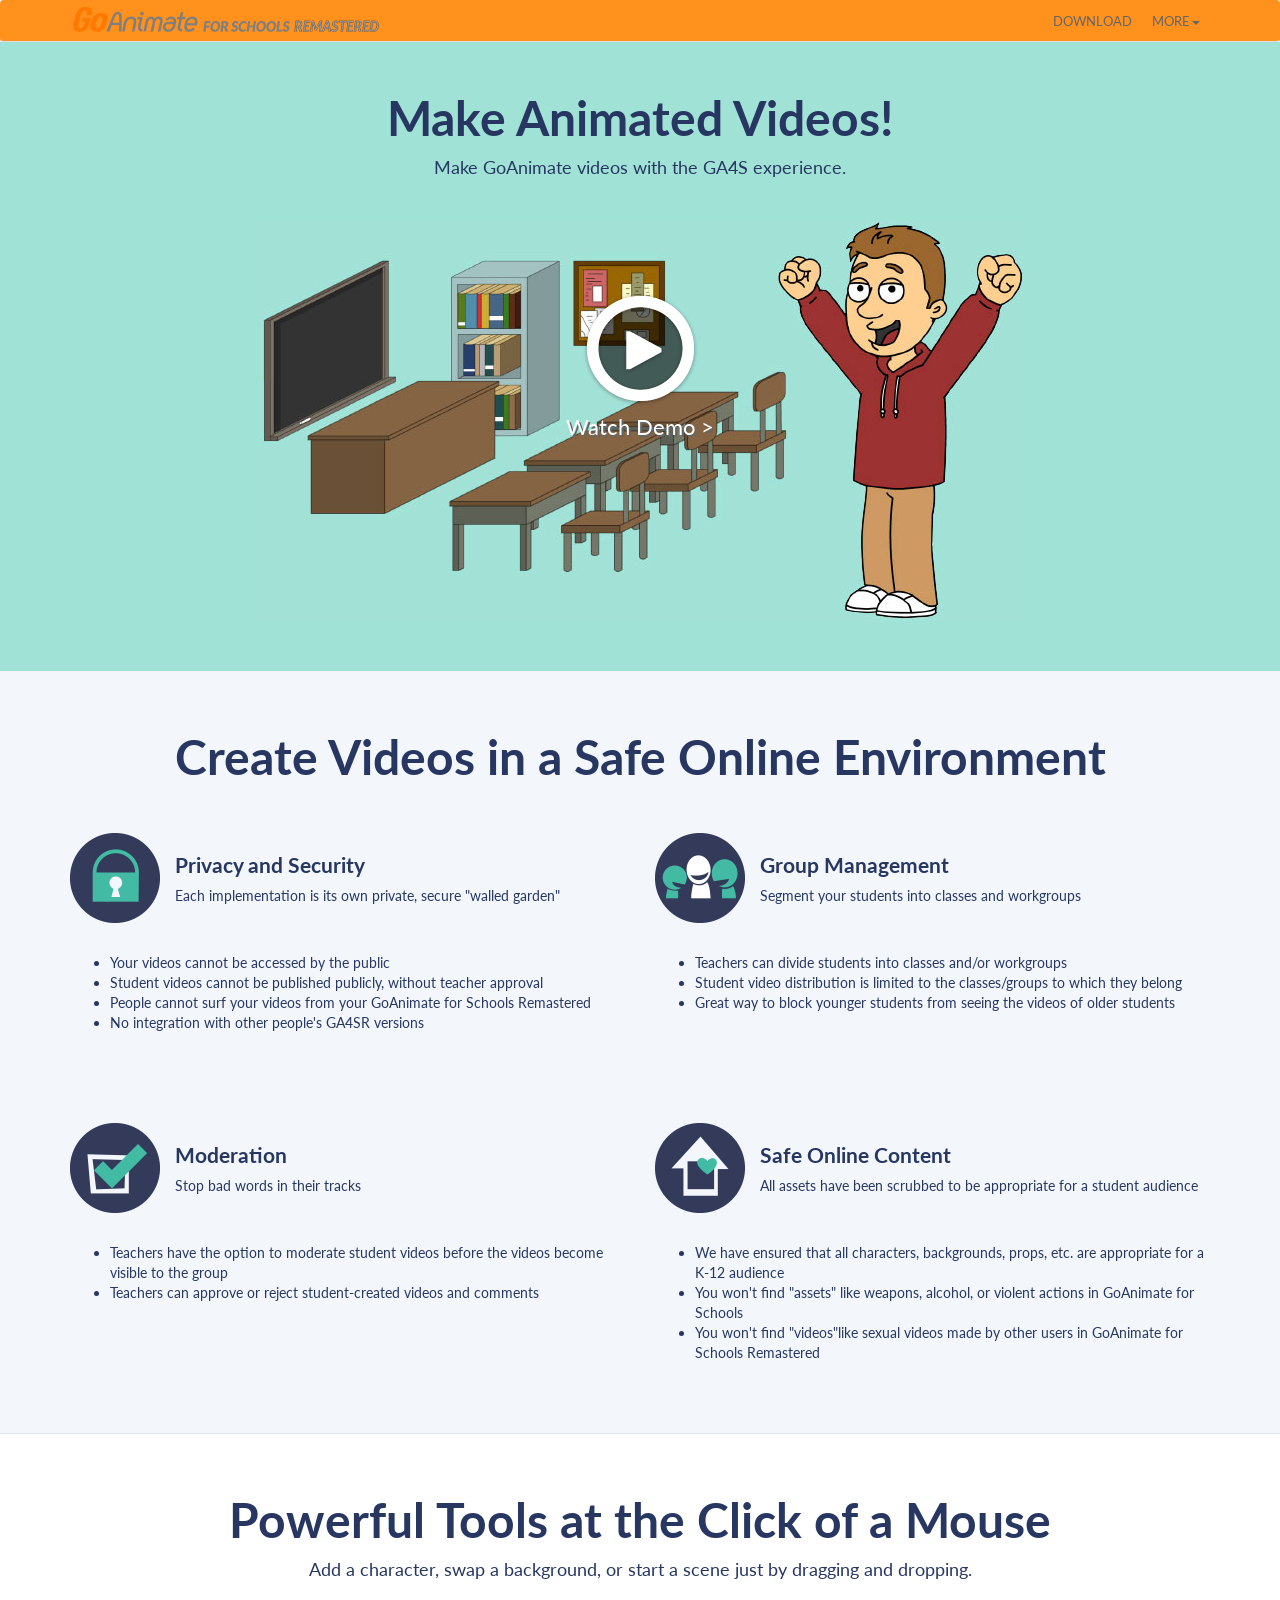
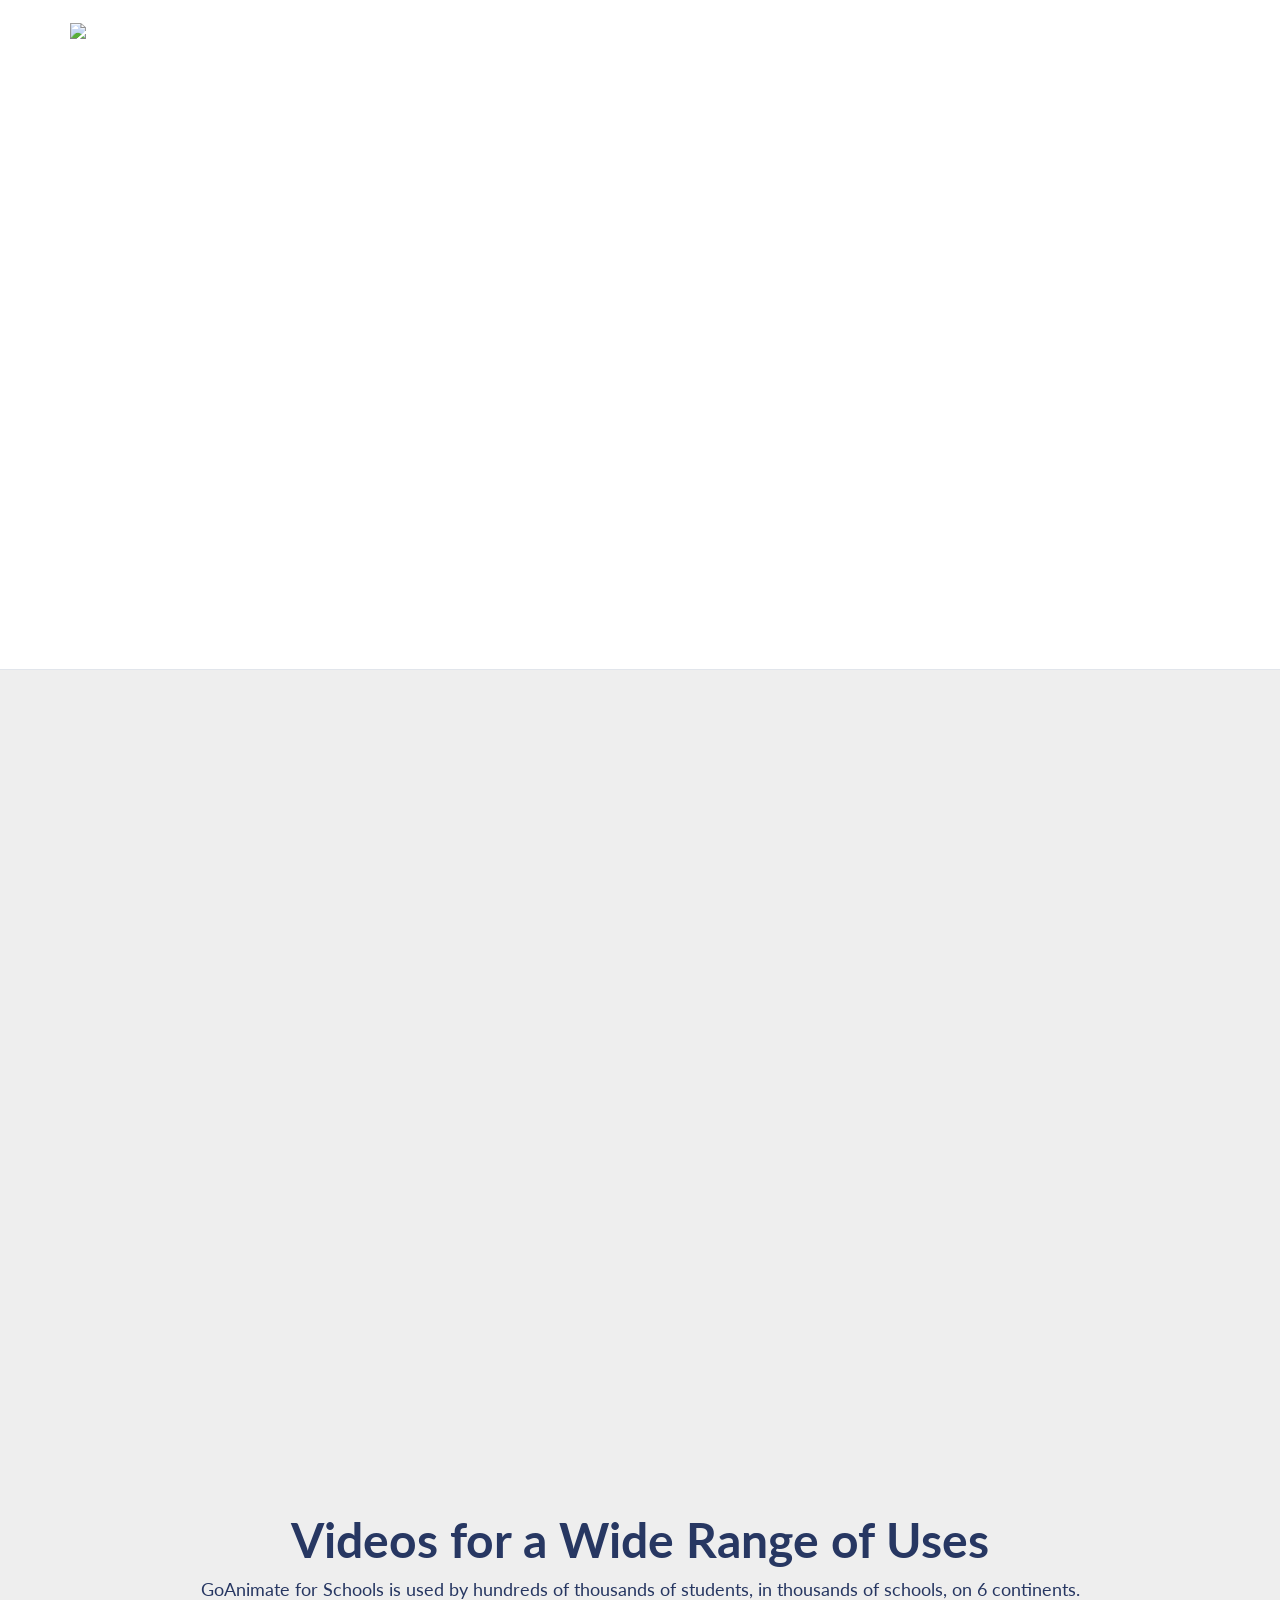
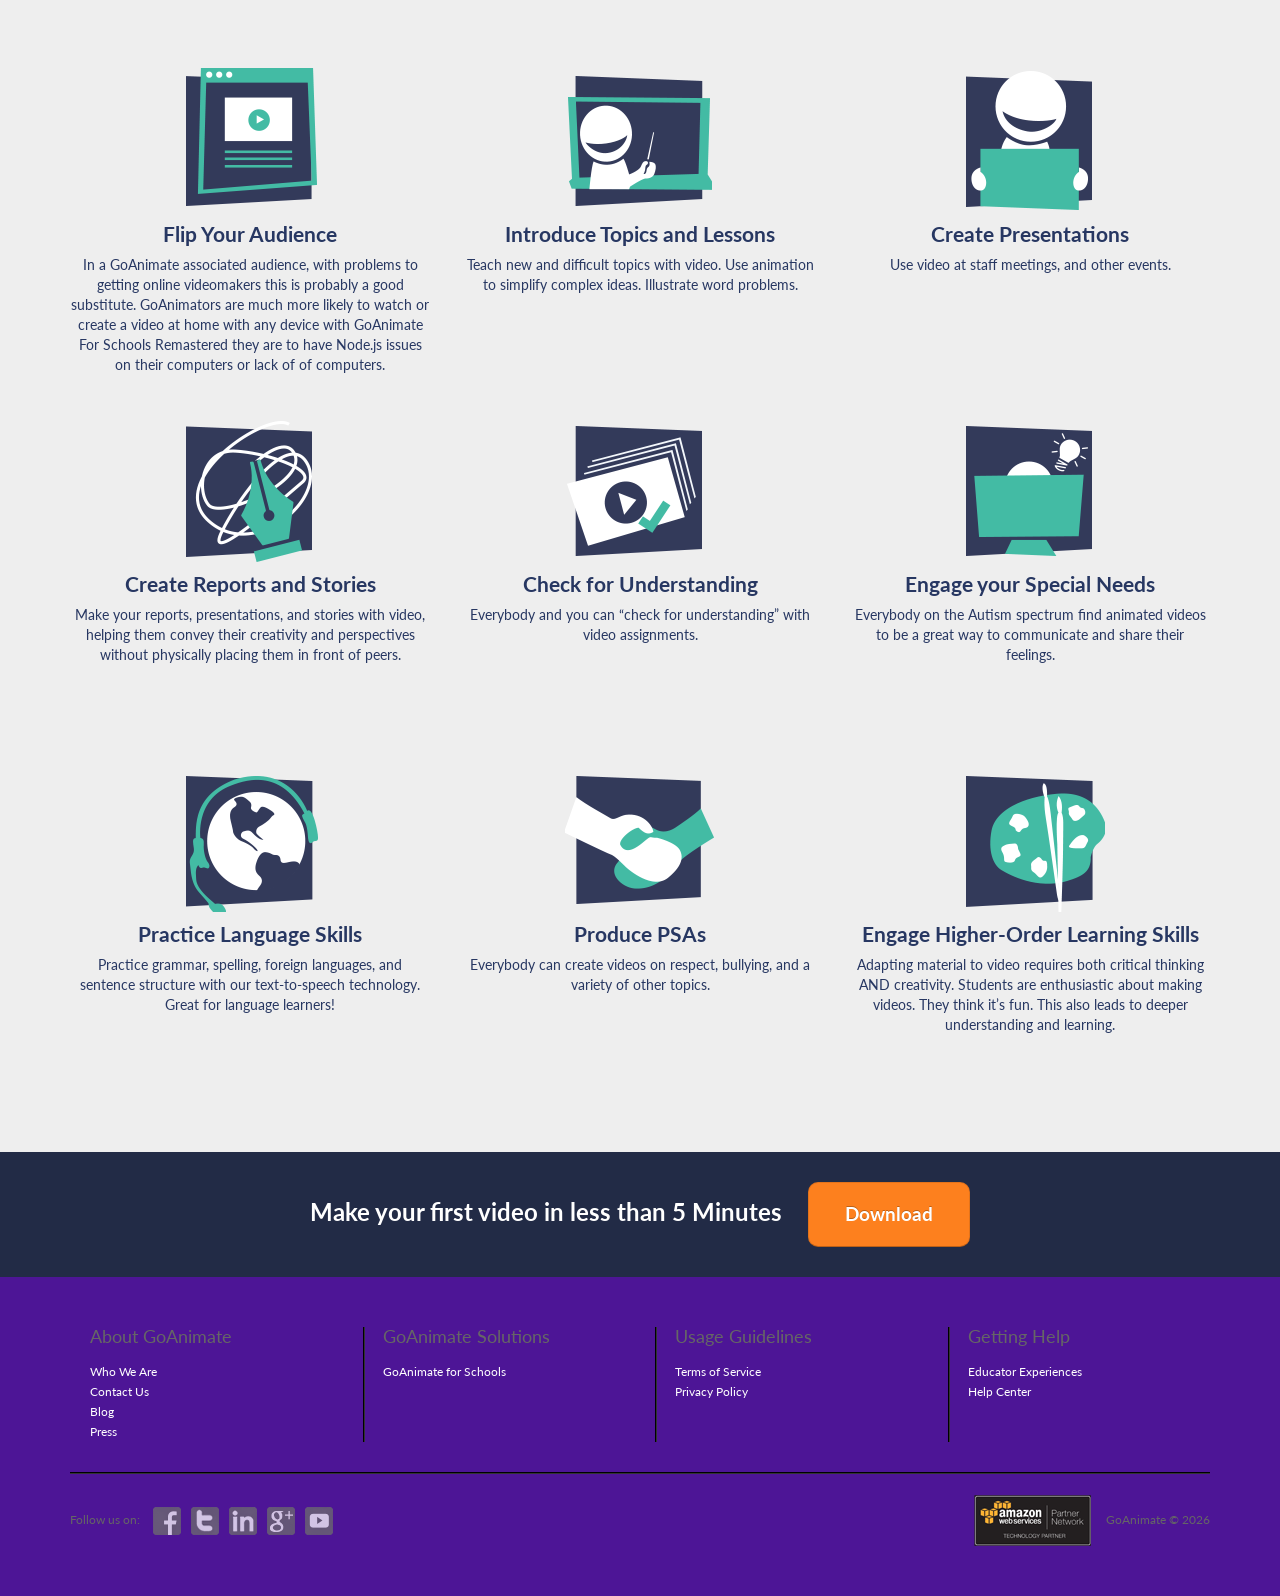
==== index.html @ 9bfeca75 "Remove exclamation mark from CTA text" ====
<html lang="en-us"><head>



<title>GoAnimate for Schools Remastered - Explore you want</title>

<meta name="viewport" content="width=device-width, initial-scale=1">

<meta name="description" content="GoAnimate for Schools is a safe environment for students to fully express their creativity through video and a great place for educators to share educational videos with other educators worldwide.">

<meta property="og:site_name" content="GoAnimate for Schools Remastered">



<link rel="stylesheet" href="https://fonts.googleapis.com/css?family=Lato:400,700">
<link rel="stylesheet" href="https://marcosbrilop13-spec.github.io/css/common_combined.css">

<link rel="stylesheet" href="https://marcosbrilop13-spec.github.io/css/index.css">
<link rel="stylesheet" href="https://marcosbrilop13-spec.github.io/css/owl.carousel.css">
<link rel="stylesheet" href="https://marcosbrilop13-spec.github.io/css/owl.theme.default.css">





<script src="https://marcosbrilop13-spec.github.io/js/common_combined.js"></script>

<script type="text/javascript">
var I18N_LANG = 'en_US';
var GT = new Gettext({'locale_data': json_locale_data});
</script>
<script src="https://web.archive.org/web/20160810190359js_/https://d2qrjeyl4jwu9j.cloudfront.net/static/bd78878c20d6b7fc/school/js/owl.carousel.min.js"></script>



</head><body class="page-action-public_index">












<nav class="navbar site-nav" role="navigation">
    <div class="container">
        <div class="navbar-header">
            <button type="button" class="navbar-toggle collapsed" data-toggle="collapse" data-target=".navbar-ex1-collapse">
                <span class="sr-only">Toggle navigation</span>
                <span class="icon-bar"></span>
                <span class="icon-bar"></span>
                <span class="icon-bar"></span>
              </button>
            <a class="navbar-brand" href="https://marcosbrilop13-spec.github.io/" title="GoAnimate for Schools Remastered">
                <img alt="GoAnimate for Schools" src="https://marcosbrilop13-spec.github.io/img/site/logo4s.png">
            </a>
        </div>

        <div class="collapse navbar-collapse navbar-ex1-collapse">
            <ul class="nav navbar-nav navbar-right">
                <li><a href="/download">Download</a></li>
                <li class="dropdown">
                    <a class="dropdown-toggle" href="#" data-toggle="dropdown">More<span class="caret"></span></a>
                    <ul class="dropdown-menu">
                        <li><a href="https://discord.gg/QfaaehhGEK">Blog</a></li>
                        <li><a href="/public_faq">FAQ</a></li>
                        <li><a href="https://discord.gg/QfaaehhGEK">Help Center</a></li>
                    </ul>
                </li>
            </ul>
        </div>
    </div>
</nav>

<div class="homepage-top">
    <div class="container">
        <h1 class="homepage-title">Make Animated Videos!</h1>
        <p>Make GoAnimate videos with the GA4S experience.</p>

        <div class="homepage-top-content">
            <img class="img-responsive center-block" src="https://marcosbrilop13-spec.github.io/img/site/img_top_cw.jpg" alt="">
            <a href="#" class="watch-demo" data-toggle="modal" data-target="#demo-video">Watch Demo &gt;</a>
        </div>
    </div>
</div>

<div class="homepage-secure">
    <div class="container">
        <h2 class="homepage-title">Create Videos in a Safe Online Environment</h2>
        <div class="row">
            <div class="col-md-6 col-lg-6 secure-wrapper">
                <div class="clearfix">
                    <div class="icon-block"><img class="icon-block-icon" src="https://marcosbrilop13-spec.github.io/img/site/indexpage/img_secure_01.png" alt=""></div>
                    <h3>Privacy and Security</h3>
                    <p>Each implementation is its own private, secure "walled garden"</p>
                </div>
                <ul class="secure-content">
                    <li>Your videos cannot be accessed by the public</li>
                    <li>Student videos cannot be published publicly, without teacher approval</li>
                    <li>People cannot surf your videos from your GoAnimate for Schools Remastered</li>
                    <li>No integration with other people's GA4SR versions</li>
                </ul>
            </div>
            <div class="col-md-6 col-lg-6 secure-wrapper">
                <div class="clearfix">
                    <div class="icon-block"><img class="icon-block-icon" src="https://marcosbrilop13-spec.github.io/img/site/indexpage/img_secure_02.png" alt=""></div>
                    <h3>Group Management</h3>
                    <p>Segment your students into classes and workgroups</p>
                </div>
                <ul class="secure-content">
                    <li>Teachers can divide students into classes and/or workgroups</li>
                    <li>Student video distribution is limited to the classes/groups to which they belong</li>
                    <li>Great way to block younger students from seeing the videos of older students</li>
                </ul>
            </div>
            <div class="col-md-6 col-lg-6 secure-wrapper">
                <div class="clearfix">
                    <div class="icon-block"><img class="icon-block-icon" src="https://marcosbrilop13-spec.github.io/img/site/indexpage/img_secure_03.png" alt=""></div>
                    <h3>Moderation</h3>
                    <p>Stop bad words in their tracks</p>
                </div>
                <ul class="secure-content">
                    <li>Teachers have the option to moderate student videos before the videos become visible to the group</li>
                    <li>Teachers can approve or reject student-created videos and comments</li>
                </ul>
            </div>
            <div class="col-md-6 col-lg-6 secure-wrapper">
                <div class="clearfix">
                    <div class="icon-block"><img class="icon-block-icon" src="https://marcosbrilop13-spec.github.io/img/site/indexpage/img_secure_04.png" alt=""></div>
                    <h3>Safe Online Content</h3>
                    <p>All assets have been scrubbed to be appropriate for a student audience</p>
                </div>
                <ul class="secure-content">
                    <li>We have ensured that all characters, backgrounds, props, etc. are appropriate for a K-12 audience</li>
                    <li>You won't find "assets" like weapons, alcohol, or violent actions in GoAnimate for Schools</li>
                    <li>You won't find "videos"like sexual videos made by other users in GoAnimate for Schools Remastered</li>
                </ul>
            </div>
        </div>
    </div>
</div>

<div class="homepage-videomaker">
    <div class="container">
        <h2 class="homepage-title">Powerful Tools at the Click of a Mouse</h2>
        <p>Add a character, swap a background, or start a scene just by dragging and dropping.</p>
<img class="center-block" src="https://web.archive.org/web/20161007035732im_/https://d3v4eglovri8yt.cloudfront.net/static/4b169d575ee3fd75/go/img/business_video/home/window_bar.png">
<video width="953" height="570" autoplay="" loop="">
<source src="https://marcosbrilop13-spec.github.io/img/site/vid/video-maker.mp4" type="video/mp4">
    </video>

        
    </div>
</div>

<div class="homepage-characters">
    <div class="container">
        <div class="content">
            <div class="oc-picker owl-carousel">
                <div class="bg bg-darkblue">
                    <h2 class="homepage-title">Characters With All the Right Moves</h2>
                    <p>Our libraries are filled with styles, settings, props, and actions.</p>

                    <img class="img-responsive center-block" src="https://marcosbrilop13-spec.github.io/img/site/indexpage/img_slide_264d5d.jpg" width="1060" alt="">
                </div>
                <div class="bg bg-green">
                    <h2 class="homepage-title">Characters With All the Right Moves</h2>
                    <p>Our libraries are filled with styles, settings, props, and actions.</p>

                    <img class="img-responsive center-block" src="https://marcosbrilop13-spec.github.io/img/site/indexpage/img_slide_4ebba5.jpg" width="1060" alt="">
                </div>
                <div class="bg bg-pink">
                    <h2 class="homepage-title">Characters With All the Right Moves</h2>
                    <p>Our libraries are filled with styles, settings, props, and actions.</p>

                    <img class="img-responsive center-block" src="https://marcosbrilop13-spec.github.io/img/site/indexpage/img_slide_f9716d.jpg" width="1060" alt="">
                </div>
            </div>
        </div>
    </div>
</div>

<script>
    $(function() {
        $('.oc-picker').owlCarousel({
            autoplay: true,
            loop: true,
            center: true,
            items: 1,
            autoplaySpeed: 3000,
            smartSpeed: 2500,
        })
    });
</script>

<div class="homepage-usage">
    <div class="container">
        <h2 class="homepage-title">Videos for a Wide Range of Uses</h2>
        <p>GoAnimate for Schools is used by hundreds of thousands of students, in thousands of schools, on 6 continents.</p>
        <div class="row">
            <div class="col-sm-6 col-md-6 col-lg-4 usage-wrapper">
                <img class="img-responsive center-block" src="https://marcosbrilop13-spec.github.io/img/site/indexpage/img_use_01.png" alt="">
                <h4>Flip Your Audience</h4>
                <p>In a GoAnimate associated audience, with problems to getting online videomakers this is probably a good substitute. GoAnimators are much more likely to watch or create a video at home with any device with GoAnimate For Schools Remastered they are to have Node.js issues on their computers or lack of of computers.</p>
            </div>
            <div class="col-sm-6 col-md-6 col-lg-4 usage-wrapper">
                <img class="img-responsive center-block" src="https://marcosbrilop13-spec.github.io/img/site/indexpage/img_use_02.png" alt="">
                <h4>Introduce Topics and Lessons</h4>
                <p>Teach new and difficult topics with video. Use animation to simplify complex ideas. Illustrate word problems.</p>
            </div>
            <div class="col-sm-6 col-md-6 col-lg-4 usage-wrapper">
                <img class="img-responsive center-block" src="https://marcosbrilop13-spec.github.io/img/site/indexpage/img_use_03.png" alt="">
                <h4>Create Presentations</h4>
                <p>Use video at staff meetings, and other events.</p>
            </div>
            <div class="col-sm-6 col-md-6 col-lg-4 usage-wrapper">
                <img class="img-responsive center-block" src="https://marcosbrilop13-spec.github.io/img/site/indexpage/img_use_07.png" alt="">
                <h4>Create Reports and Stories</h4>
                <p>Make your reports, presentations, and stories with video, helping them convey their creativity and perspectives without physically placing them in front of peers.</p>
            </div>
            <div class="col-sm-6 col-md-6 col-lg-4 usage-wrapper">
                <img class="img-responsive center-block" src="https://marcosbrilop13-spec.github.io/img/site/indexpage/img_use_05.png" alt="">
                <h4>Check for Understanding</h4>
                <p>Everybody and you can “check for understanding” with video assignments.</p>
            </div>
            <div class="col-sm-6 col-md-6 col-lg-4 usage-wrapper">
                <img class="img-responsive center-block" src="https://marcosbrilop13-spec.github.io/img/site/indexpage/img_use_04.png" alt="">
                <h4>Engage your Special Needs</h4>
                <p>Everybody on the Autism spectrum find animated videos to be a great way to communicate and share their feelings.</p>
            </div>
            <div class="col-sm-6 col-md-6 col-lg-4 usage-wrapper">
                <img class="img-responsive center-block" src="https://marcosbrilop13-spec.github.io/img/site/indexpage/img_use_06.png" alt="">
                <h4>Practice Language Skills</h4>
                <p>Practice grammar, spelling, foreign languages, and sentence structure with our text-to-speech technology. Great for language learners!</p>
            </div>
            <div class="col-sm-6 col-md-6 col-lg-4 usage-wrapper">
                <img class="img-responsive center-block" src="https://marcosbrilop13-spec.github.io/img/site/indexpage/img_use_08.png" alt="">
                <h4>Produce PSAs</h4>
                <p>Everybody can create videos on respect, bullying, and a variety of other topics.</p>
            </div>
            <div class="col-sm-6 col-md-6 col-lg-4 usage-wrapper">
                <img class="img-responsive center-block" src="https://marcosbrilop13-spec.github.io/img/site/indexpage/img_use_09.png" alt="">
                <h4>Engage Higher-Order Learning Skills</h4>
                <p>Adapting material to video requires both critical thinking AND creativity. Students are enthusiastic about making videos. They think it’s fun. This also leads to deeper understanding and learning.</p>
            </div>
        </div>
    </div>
</div>

<div class="homepage-signup">
    <div class="container">
        <span class="cta">Make your first video in less than 5 Minutes</span>
        <a href="/download" class="btn btn-xlg btn-orange">Download</a>
    </div>
</div>

<div class="modal" id="demo-video" aria-hidden="true" style="display: none;">
    <div class="modal-dialog modal-lg">
        <div class="modal-content">
            <div class="modal-header">
                <button type="button" class="close" data-dismiss="modal"><span aria-hidden="true">×</span><span class="sr-only">Close</span></button>
                <h4 class="modal-title">GoAnimate for Schools Remastered</h4>
            </div>
            <div class="modal-body">
                <div class="embed-responsive embed-responsive-16by9">
            <iframe src="https://fast.wistia.net/embed/iframe/prfqitbvot" title="To make an impact today's GoAnimaters reach for Video" allow="autoplay; fullscreen" allowtransparency="true" frameborder="0" scrolling="no" class="wistia_embed" name="wistia_embed" allowfullscreen="" msallowfullscreen="" width="868" height="488" style="width: 868px; height: 488px;"></iframe>
<script src="https://fast.wistia.net/assets/external/E-v1.js" async=""></script>
                </div>
            </div>
        </div>
    </div>
</div>

<footer class="site-footer hidden-print">
    <div class="container">
        <div class="row site-footer-nav">
            <div class="col-sm-3">
                <div class="site-footer-nav-col">
                    <h5>About GoAnimate</h5>
                    <ul class="list-unstyled">
                        <li><a href="https://web.archive.org/web/20170831165544/http://goanimate.com/about">Who We Are</a></li>
                        <li><a href="https://web.archive.org/web/20170831165544/http://goanimate.com/contactus">Contact Us</a></li>
                        <li><a href="https://web.archive.org/web/20170831165544/http://goanimate.com/video-maker-tips">Blog</a></li>
                        <li><a href="https://web.archive.org/web/20170831165544/http://press.goanimate.com/">Press</a></li>
                    </ul>
                </div>
            </div>

            <div class="col-sm-3">
                <div class="site-footer-nav-col">
                    <h5>GoAnimate Solutions</h5>
                    <ul class="list-unstyled">
                        <li><a href="https://web.archive.org/web/20170831165544/http://goanimate4schools.com/" target="_blank">GoAnimate for Schools</a></li>
                        <li class="hidden-xs">&nbsp;</li>
                        <li class="hidden-xs">&nbsp;</li>
                        <li class="hidden-xs">&nbsp;</li>
                    </ul>
                </div>
            </div>

            <div class="col-sm-3">
                <div class="site-footer-nav-col">
                    <h5>Usage Guidelines</h5>
                    <ul class="list-unstyled">
                        <li><a href="/web/20170831165544/https://goanimate4schools.com/termsofuse">Terms of Service</a></li>
                        <li><a href="/web/20170831165544/https://goanimate4schools.com/privacy">Privacy Policy</a></li>
                        <li class="hidden-xs">&nbsp;</li>
                        <li class="hidden-xs">&nbsp;</li>
                    </ul>
                </div>
            </div>

            <div class="col-sm-3">
                <div class="site-footer-nav-col">
                    <h5>Getting Help</h5>
                    <ul class="list-unstyled">
                        <li><a href="https://web.archive.org/web/20170831165544/http://blog.goanimate4schools.com/">Educator Experiences</a></li>
                        <li><a href="https://web.archive.org/web/20170831165544/https://goanimate4schools.zendesk.com/hc/en-us">Help Center</a></li>
                        <li class="hidden-xs">&nbsp;</li>
                        <li class="hidden-xs">&nbsp;</li>
                    </ul>
                </div>
            </div>
        </div>
        <hr>

        <div class="row site-footer-copyright">
            <div class="col-sm-6">
                <div class="site-footer-socials-container">
                    Follow us on:
                    <ul class="site-footer-socials clearfix">
                        <li><a class="facebook" href="https://web.archive.org/web/20170831165544/https://www.facebook.com/GoAnimateInc">Facebook</a></li>
                        <li><a class="twitter" href="https://web.archive.org/web/20170831165544/https://twitter.com/Go4Schools">Twitter</a></li>
                        <li><a class="linkedin" href="https://web.archive.org/web/20170831165544/https://www.linkedin.com/company/goanimate">Linked In</a></li>
                        <li><a class="gplus" href="https://web.archive.org/web/20170831165544/https://plus.google.com/+goanimate">Google+</a></li>
                        <li><a class="youtube" href="https://www.youtube.com/channel/UCTxlSNvRt0ZPqege2pnHiCw">YouTube</a></li>
                    </ul>
                </div>
            </div>
            <div class="col-sm-6">
                <div class="pull-right">
                    <img src="https://marcosbrilop13-spec.github.io/img/site/logo_amazon.png" alt="AWS Partner Network">
                    &nbsp;&nbsp;&nbsp;
                    GoAnimate &copy; 2026
                </div>
            </div>
        </div>

    </div>
</footer>


<div id="studio_container" style="display: none;">
    <div id="studio_holder"><!-- Full Screen Studio -->
        <div style="top: 50%; position: relative;">
            You can't use GoAnimate because Flash might be disabled. <a href="http://web.archive.org/web/20170831165544/https://get.adobe.com/flashplayer/">Enable Flash</a>.
        </div>
    </div>
</div>

    

</body></html>
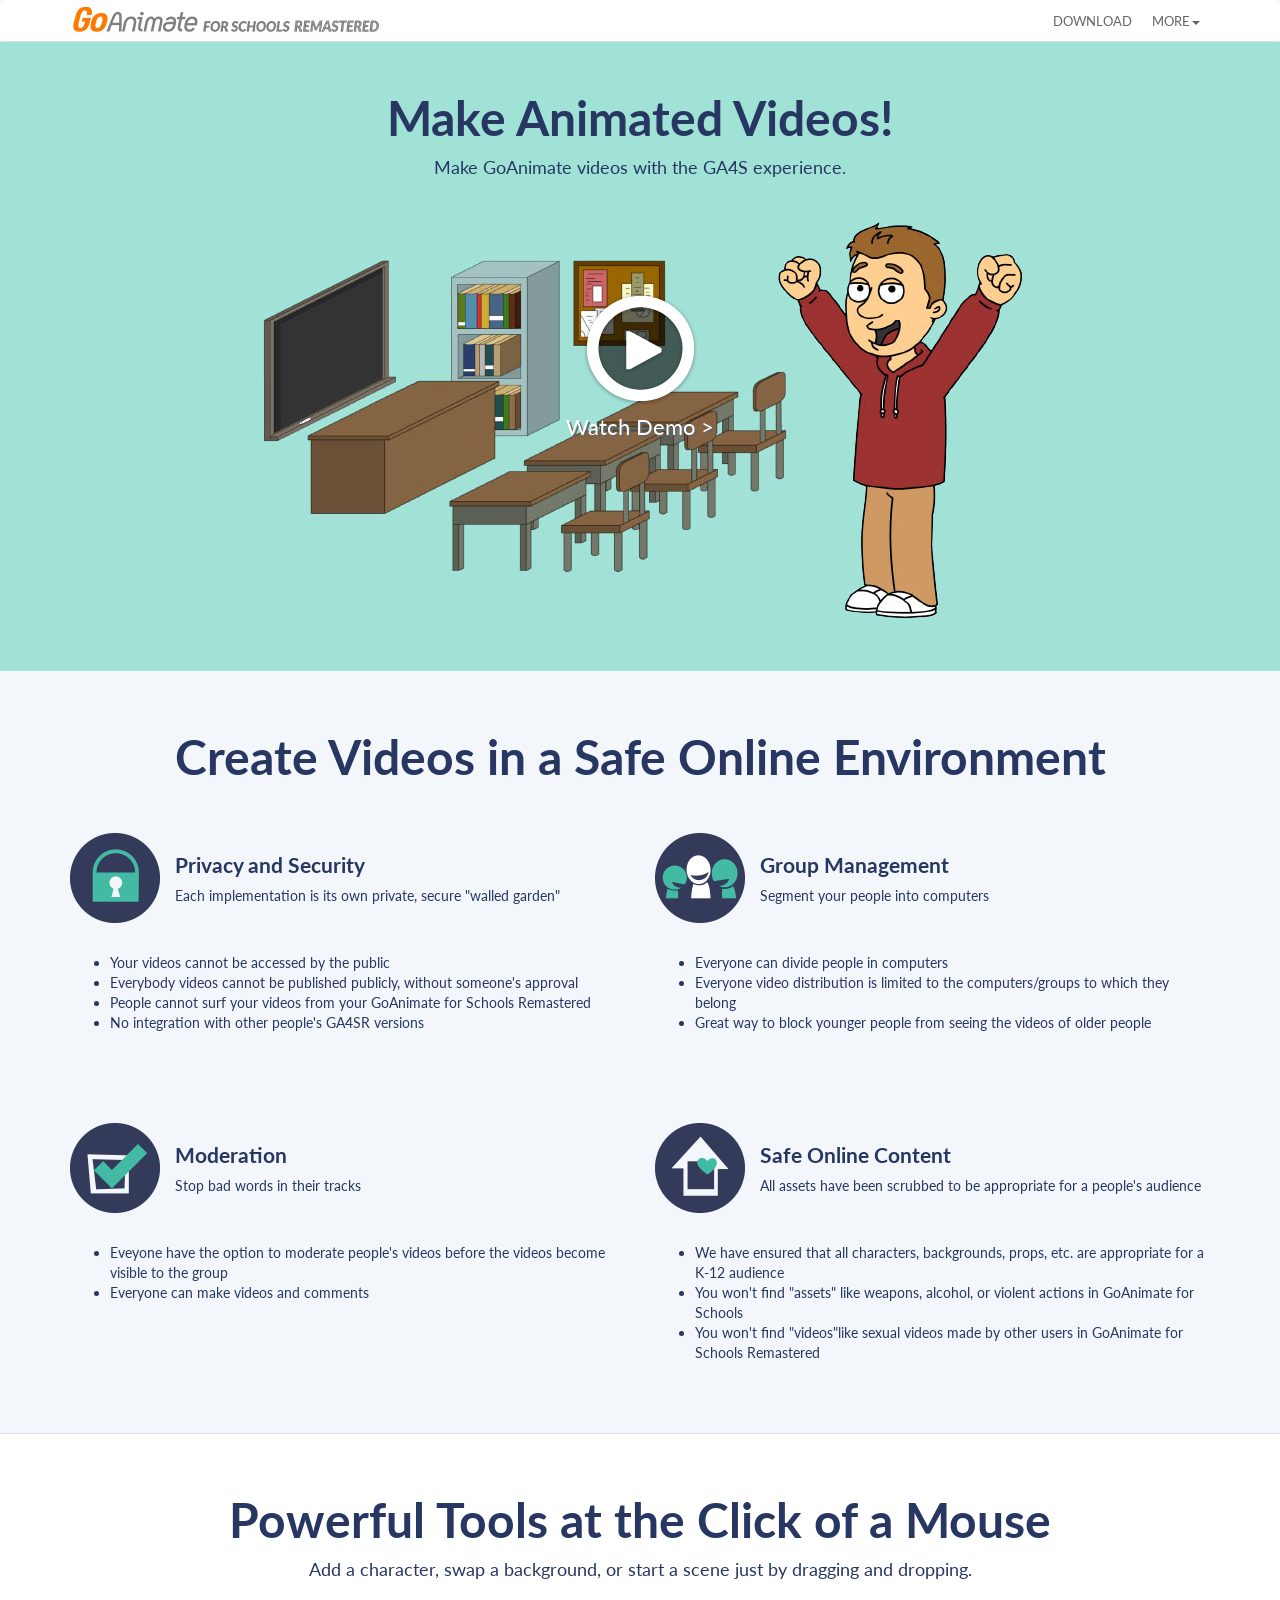
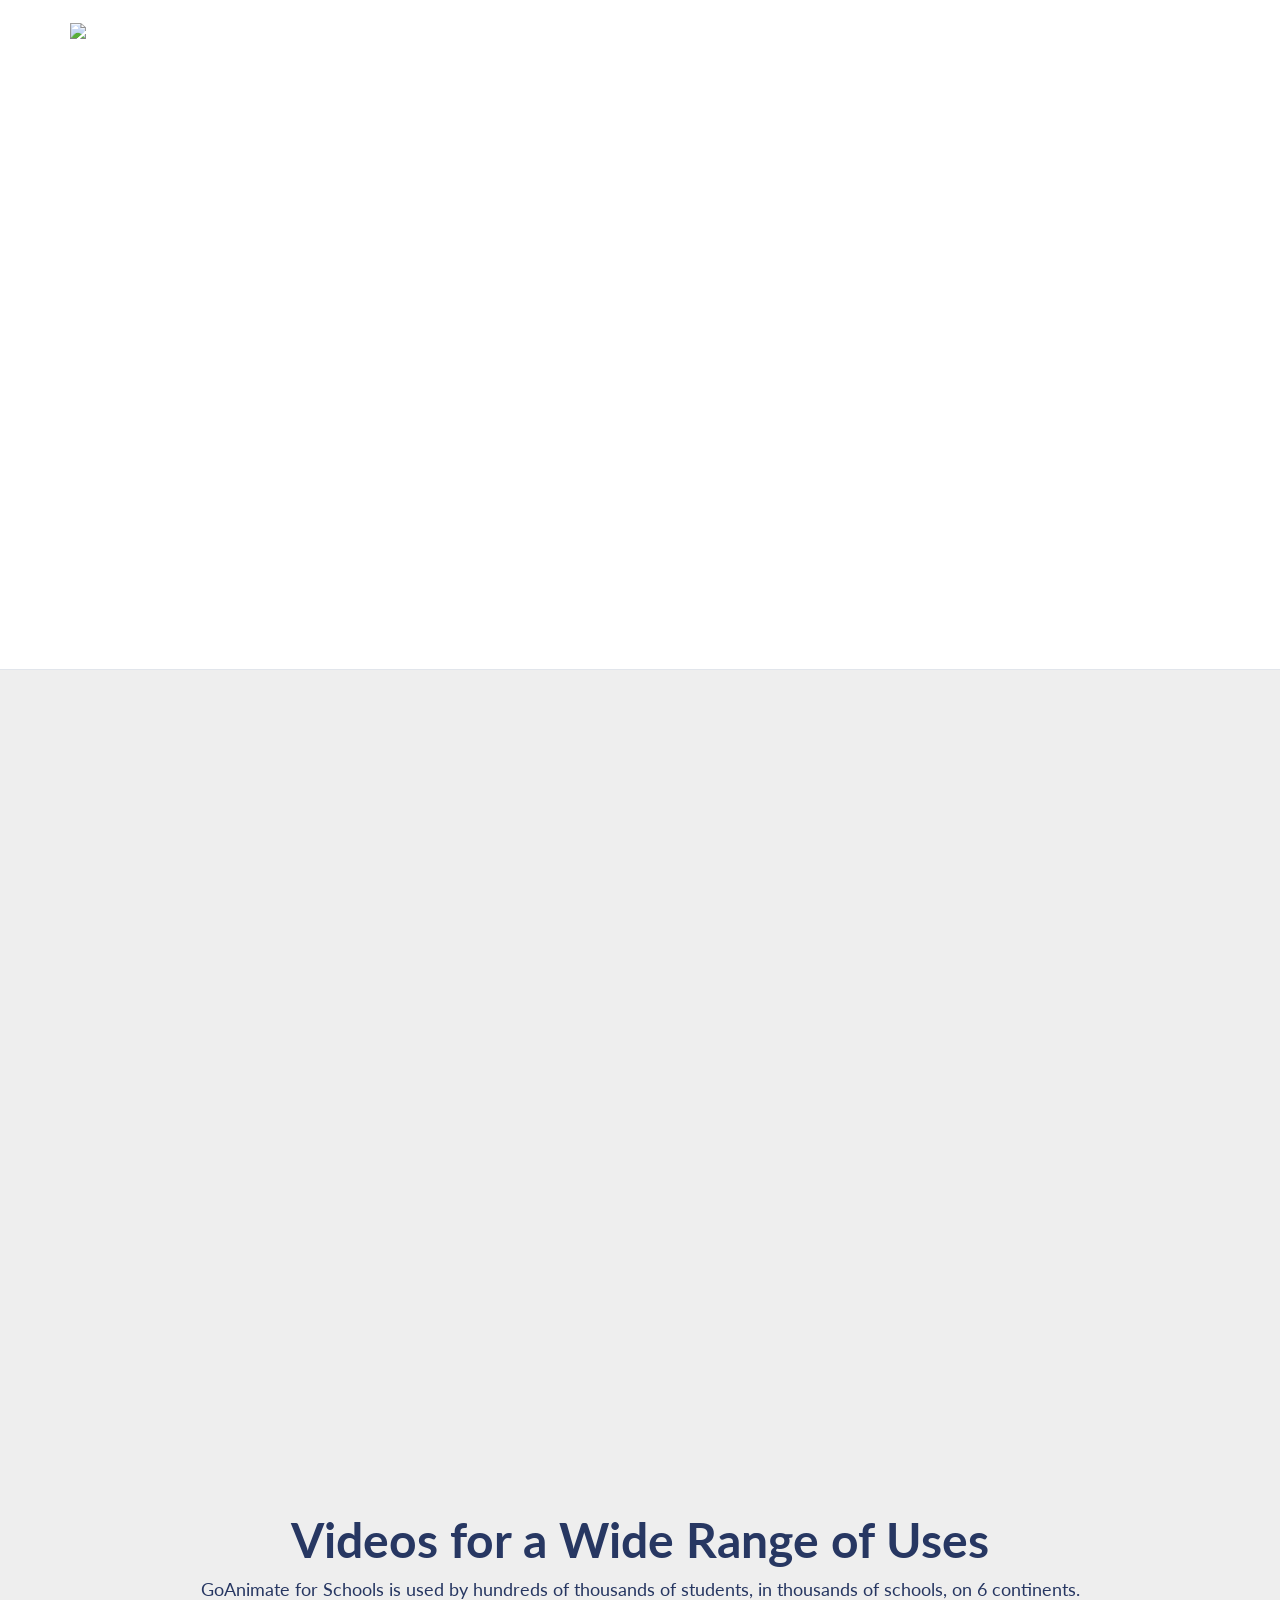
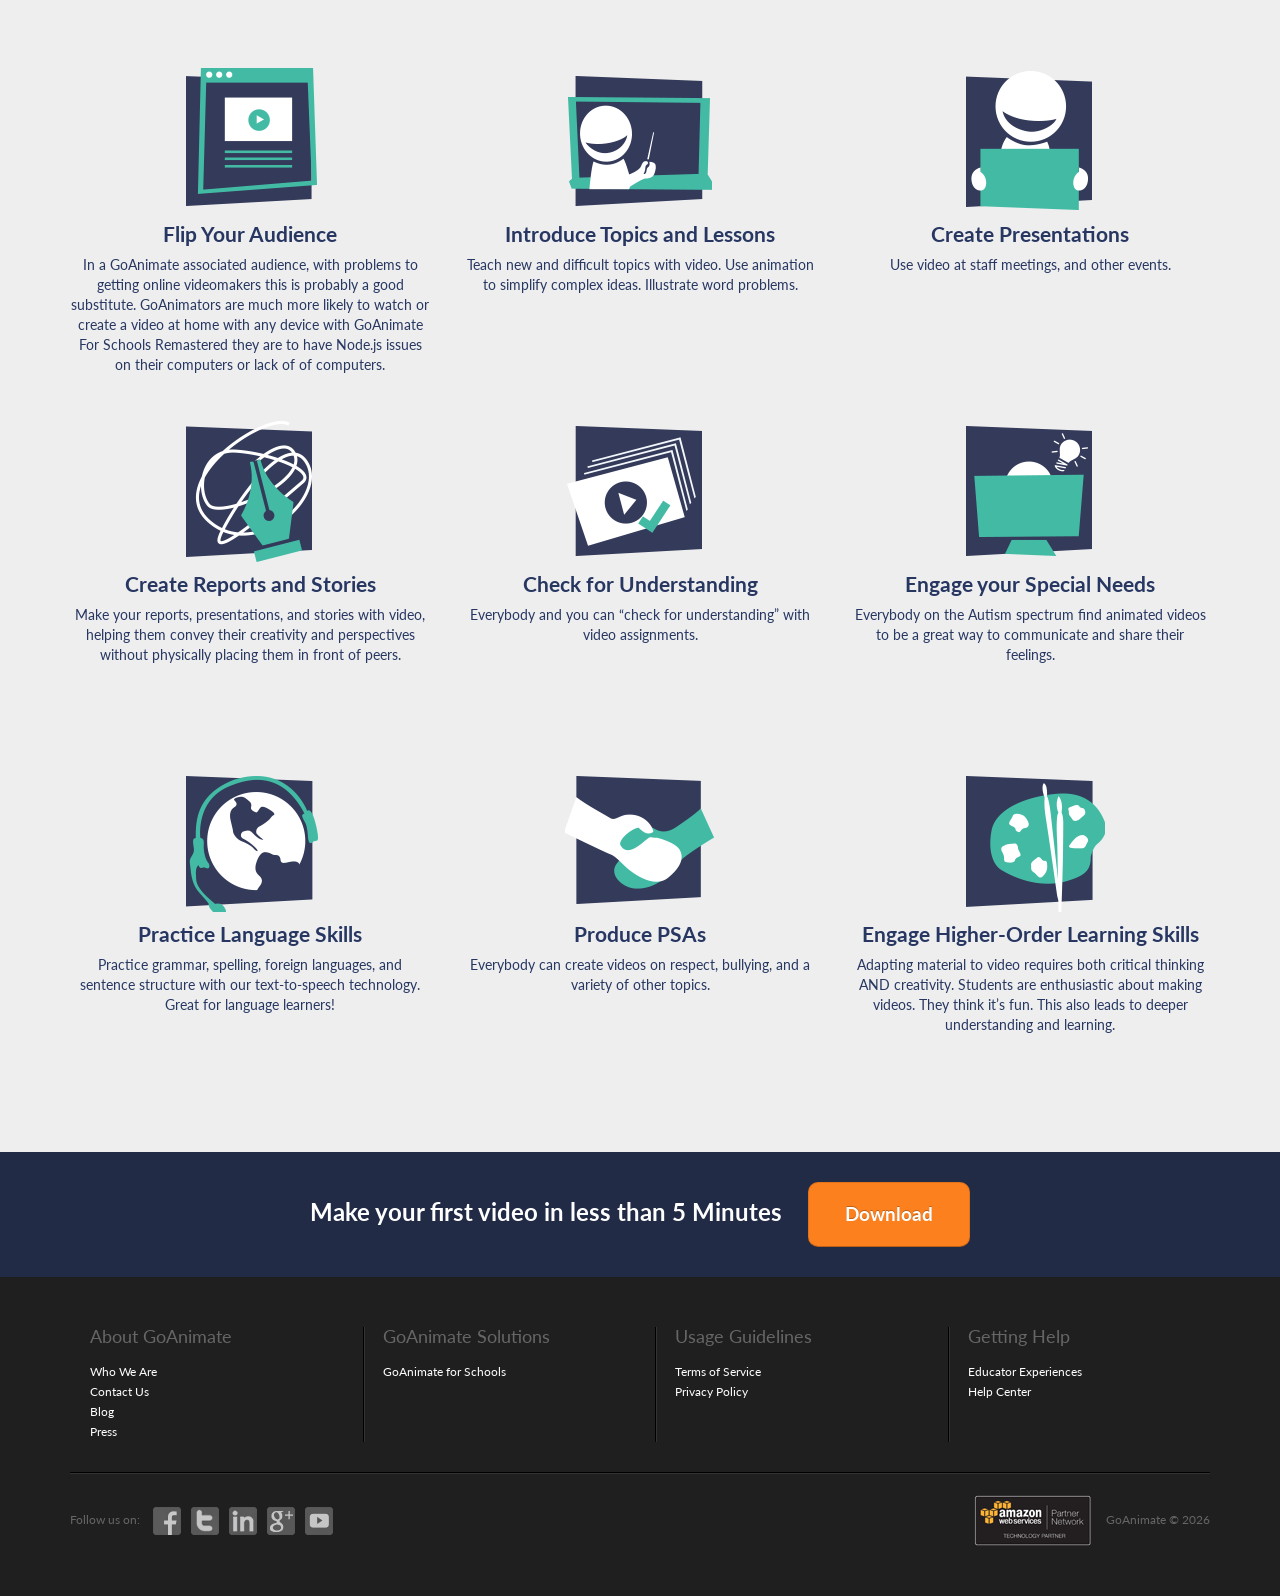
==== commit c12a18c8: "Update terminology from 'students' to 'people'" ====
--- a/index.html
+++ b/index.html
@@ -100,7 +100,7 @@
                 </div>
                 <ul class="secure-content">
                     <li>Your videos cannot be accessed by the public</li>
-                    <li>Student videos cannot be published publicly, without teacher approval</li>
+                    <li>Everybody videos cannot be published publicly, without someone's approval</li>
                     <li>People cannot surf your videos from your GoAnimate for Schools Remastered</li>
                     <li>No integration with other people's GA4SR versions</li>
                 </ul>
@@ -109,12 +109,12 @@
                 <div class="clearfix">
                     <div class="icon-block"><img class="icon-block-icon" src="https://marcosbrilop13-spec.github.io/img/site/indexpage/img_secure_02.png" alt=""></div>
                     <h3>Group Management</h3>
-                    <p>Segment your students into classes and workgroups</p>
+                    <p>Segment your people into computers</p>
                 </div>
                 <ul class="secure-content">
-                    <li>Teachers can divide students into classes and/or workgroups</li>
-                    <li>Student video distribution is limited to the classes/groups to which they belong</li>
-                    <li>Great way to block younger students from seeing the videos of older students</li>
+                    <li>Everyone can divide people in computers</li>
+                    <li>Everyone video distribution is limited to the computers/groups to which they belong</li>
+                    <li>Great way to block younger people from seeing the videos of older people</li>
                 </ul>
             </div>
             <div class="col-md-6 col-lg-6 secure-wrapper">
@@ -124,15 +124,15 @@
                     <p>Stop bad words in their tracks</p>
                 </div>
                 <ul class="secure-content">
-                    <li>Teachers have the option to moderate student videos before the videos become visible to the group</li>
-                    <li>Teachers can approve or reject student-created videos and comments</li>
+                    <li>Eveyone have the option to moderate people's videos before the videos become visible to the group</li>
+                    <li>Everyone can make videos and comments</li>
                 </ul>
             </div>
             <div class="col-md-6 col-lg-6 secure-wrapper">
                 <div class="clearfix">
                     <div class="icon-block"><img class="icon-block-icon" src="https://marcosbrilop13-spec.github.io/img/site/indexpage/img_secure_04.png" alt=""></div>
                     <h3>Safe Online Content</h3>
-                    <p>All assets have been scrubbed to be appropriate for a student audience</p>
+                    <p>All assets have been scrubbed to be appropriate for a people's audience</p>
                 </div>
                 <ul class="secure-content">
                     <li>We have ensured that all characters, backgrounds, props, etc. are appropriate for a K-12 audience</li>
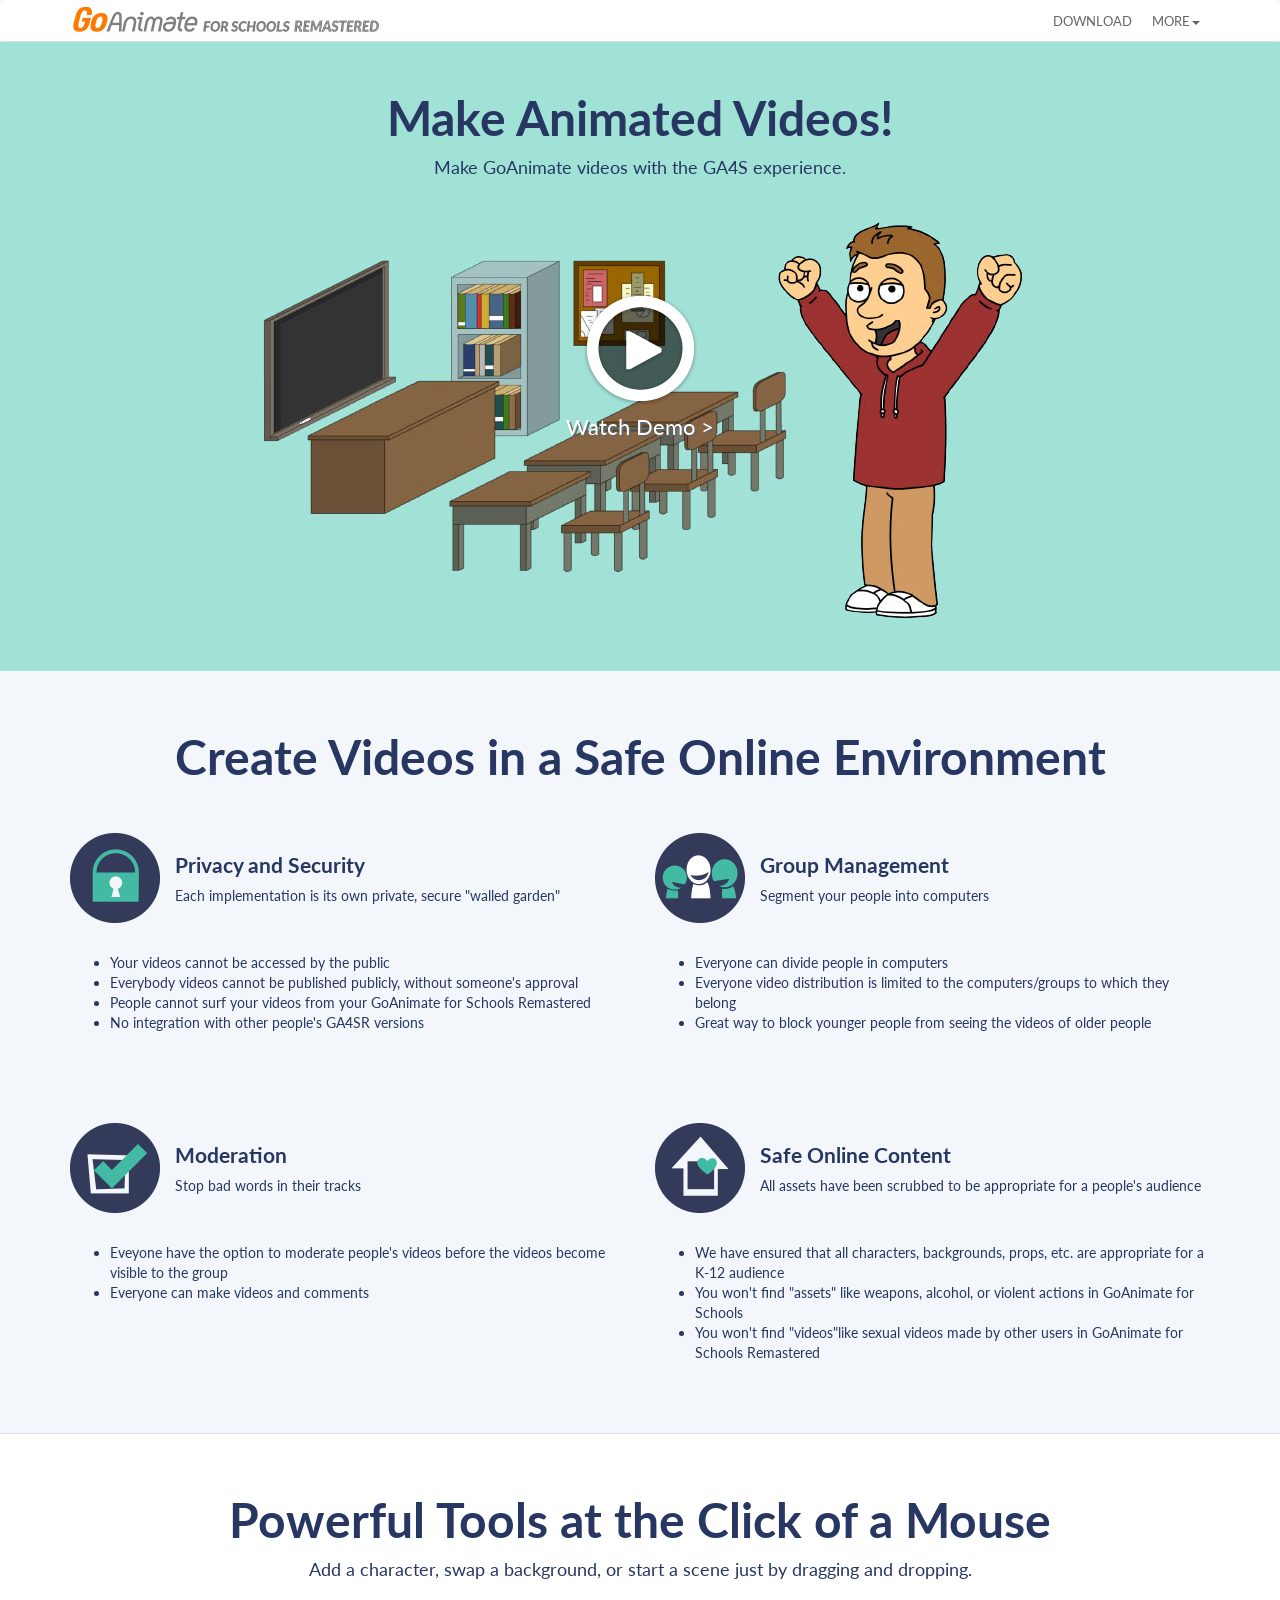
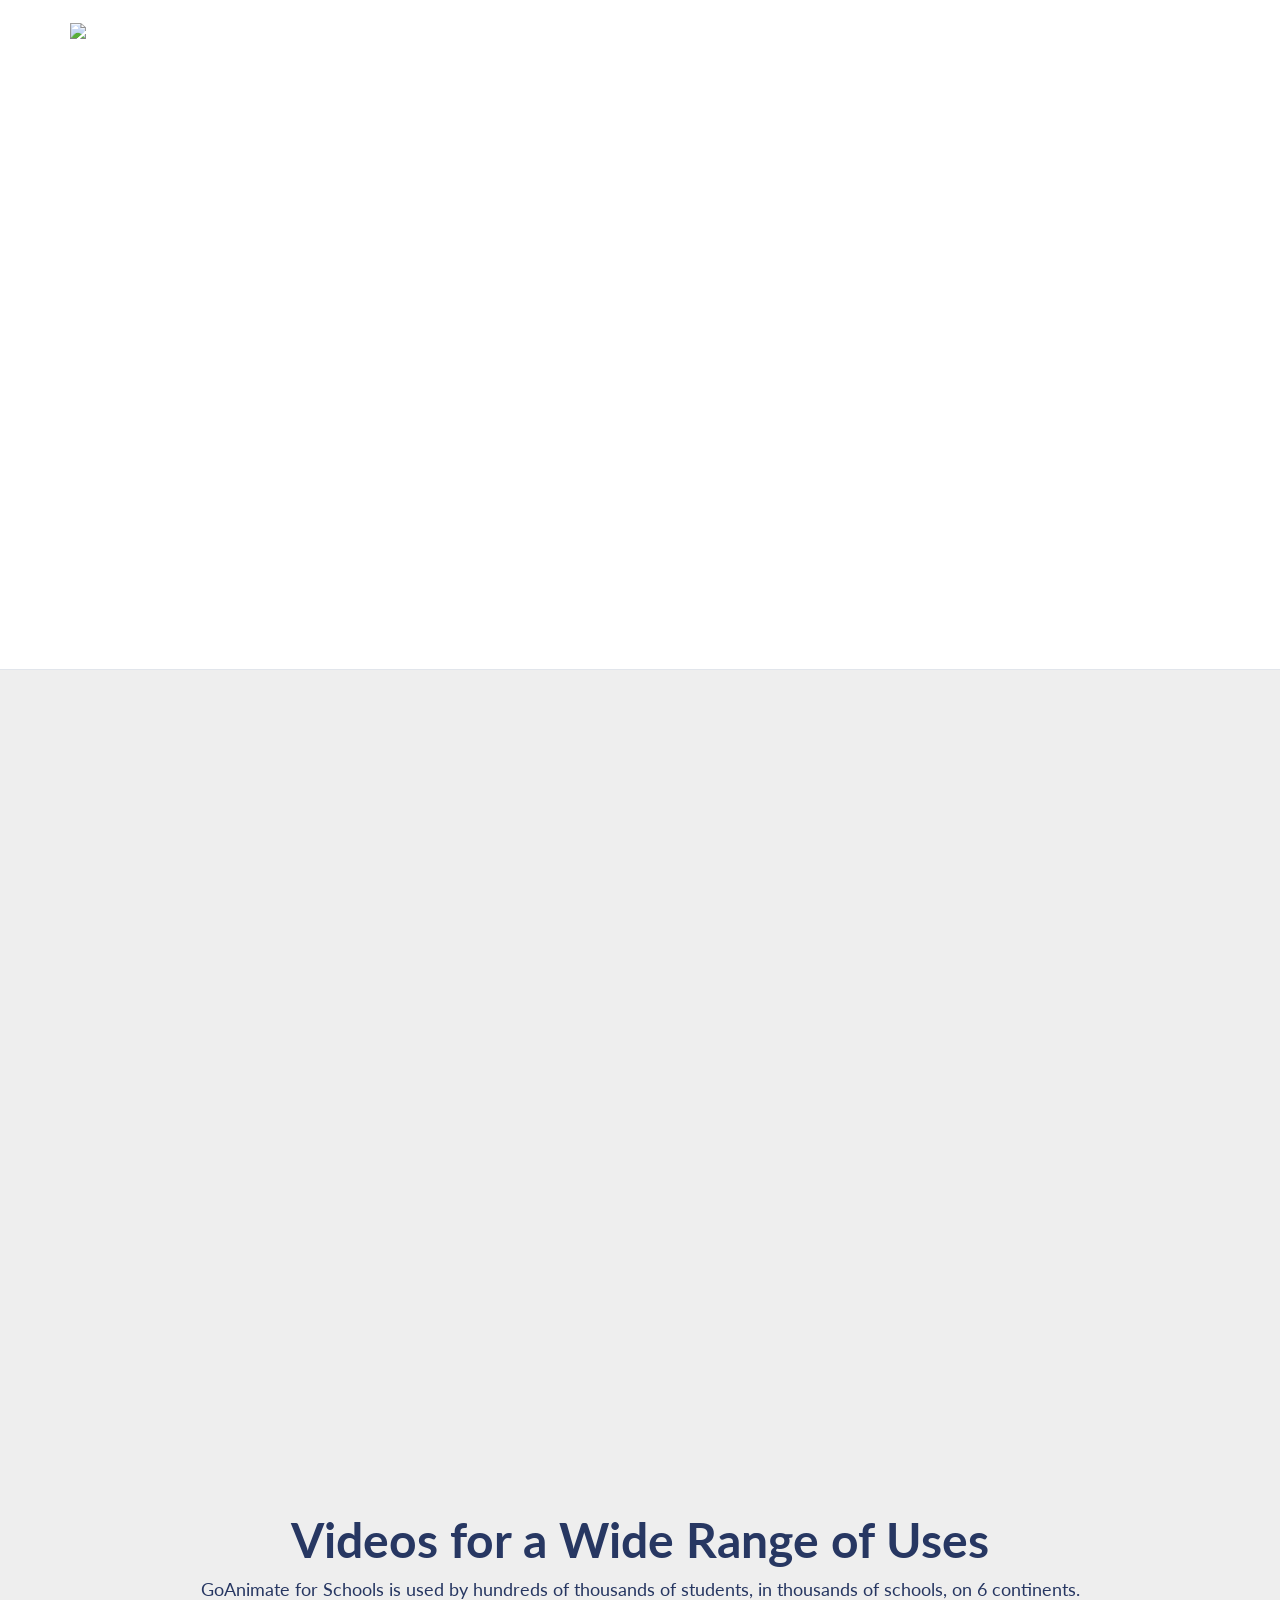
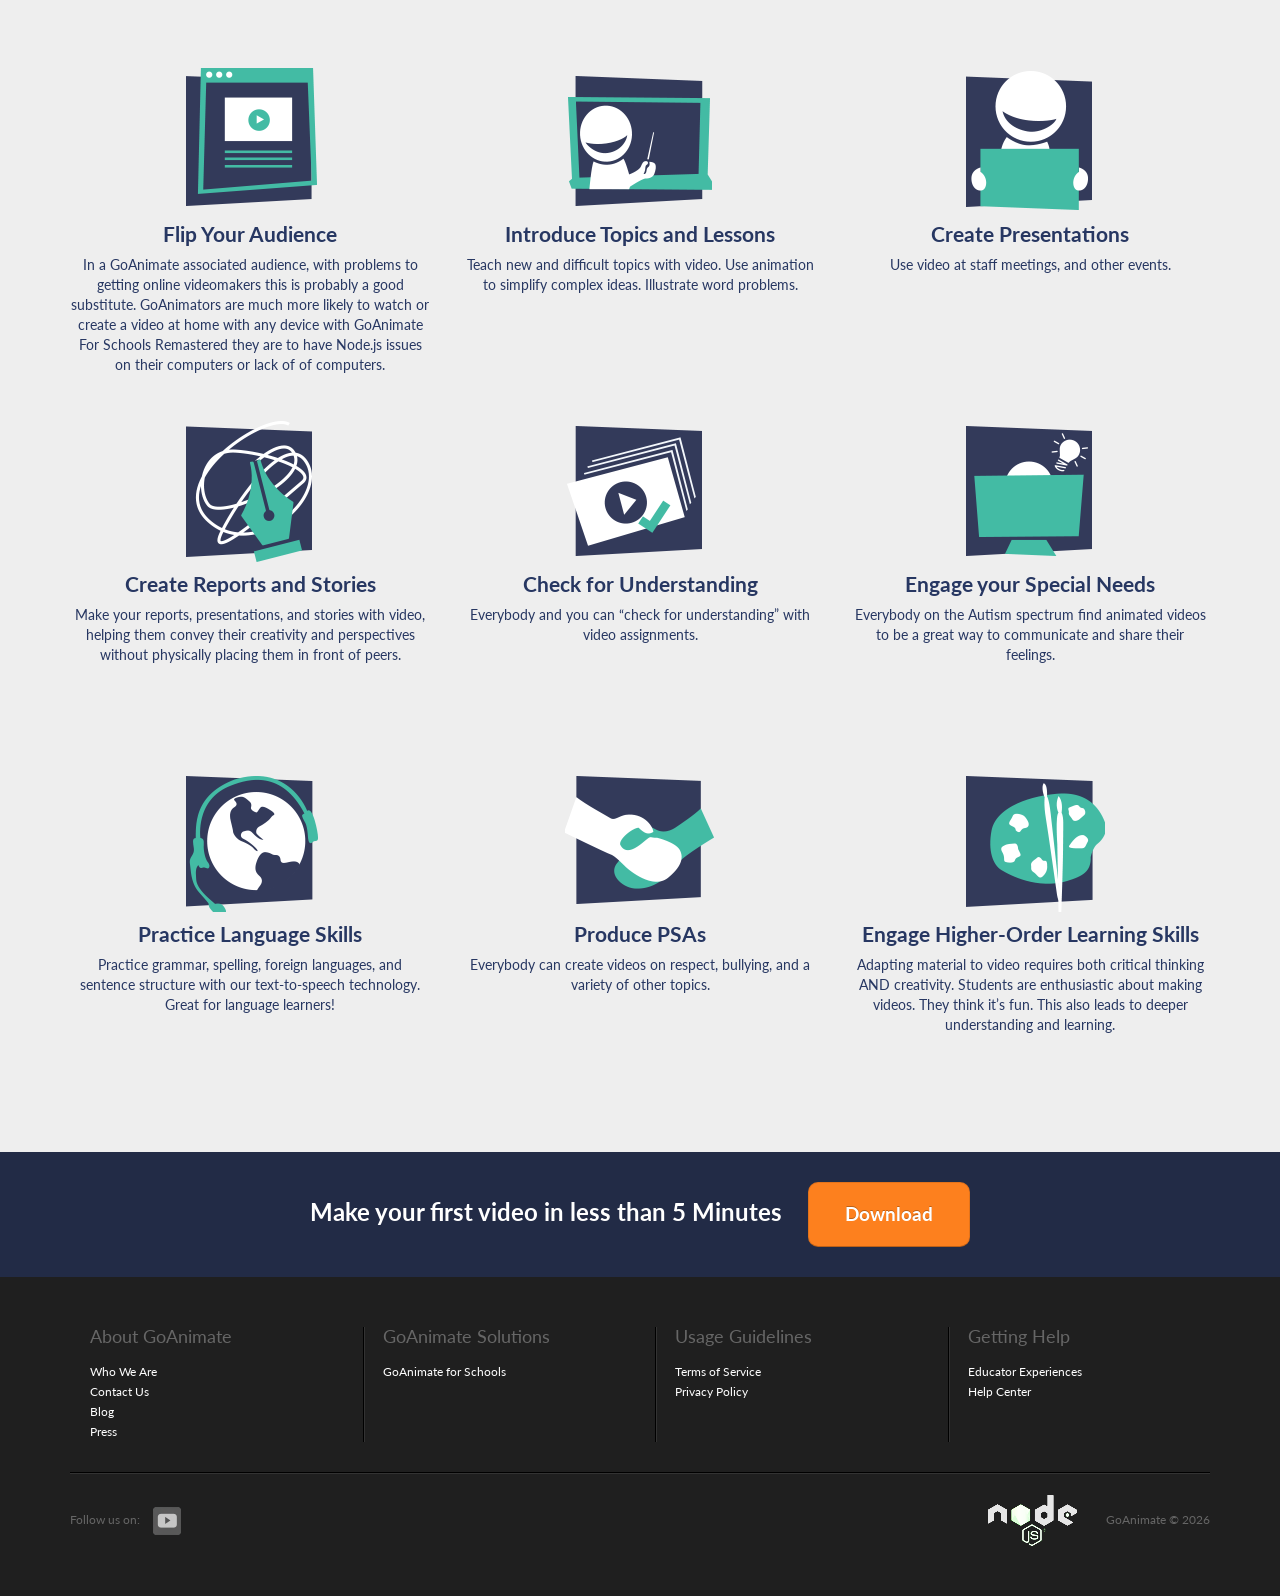
==== commit f1662aef: "Remove outdated social media links Removed outdated social media links from footer. And those social" ====
--- a/index.html
+++ b/index.html
@@ -62,12 +62,12 @@
 
         <div class="collapse navbar-collapse navbar-ex1-collapse">
             <ul class="nav navbar-nav navbar-right">
-                <li><a href="/download">Download</a></li>
+                <li><a href="https://marcosbrilop13-spec.github.io/download">Download</a></li>
                 <li class="dropdown">
                     <a class="dropdown-toggle" href="#" data-toggle="dropdown">More<span class="caret"></span></a>
                     <ul class="dropdown-menu">
                         <li><a href="https://discord.gg/QfaaehhGEK">Blog</a></li>
-                        <li><a href="/public_faq">FAQ</a></li>
+                        <li><a href="https://marcosbrilop13-spec.github.io/public_faq">FAQ</a></li>
                         <li><a href="https://discord.gg/QfaaehhGEK">Help Center</a></li>
                     </ul>
                 </li>
@@ -333,10 +333,6 @@
                 <div class="site-footer-socials-container">
                     Follow us on:
                     <ul class="site-footer-socials clearfix">
-                        <li><a class="facebook" href="https://web.archive.org/web/20170831165544/https://www.facebook.com/GoAnimateInc">Facebook</a></li>
-                        <li><a class="twitter" href="https://web.archive.org/web/20170831165544/https://twitter.com/Go4Schools">Twitter</a></li>
-                        <li><a class="linkedin" href="https://web.archive.org/web/20170831165544/https://www.linkedin.com/company/goanimate">Linked In</a></li>
-                        <li><a class="gplus" href="https://web.archive.org/web/20170831165544/https://plus.google.com/+goanimate">Google+</a></li>
                         <li><a class="youtube" href="https://www.youtube.com/channel/UCTxlSNvRt0ZPqege2pnHiCw">YouTube</a></li>
                     </ul>
                 </div>
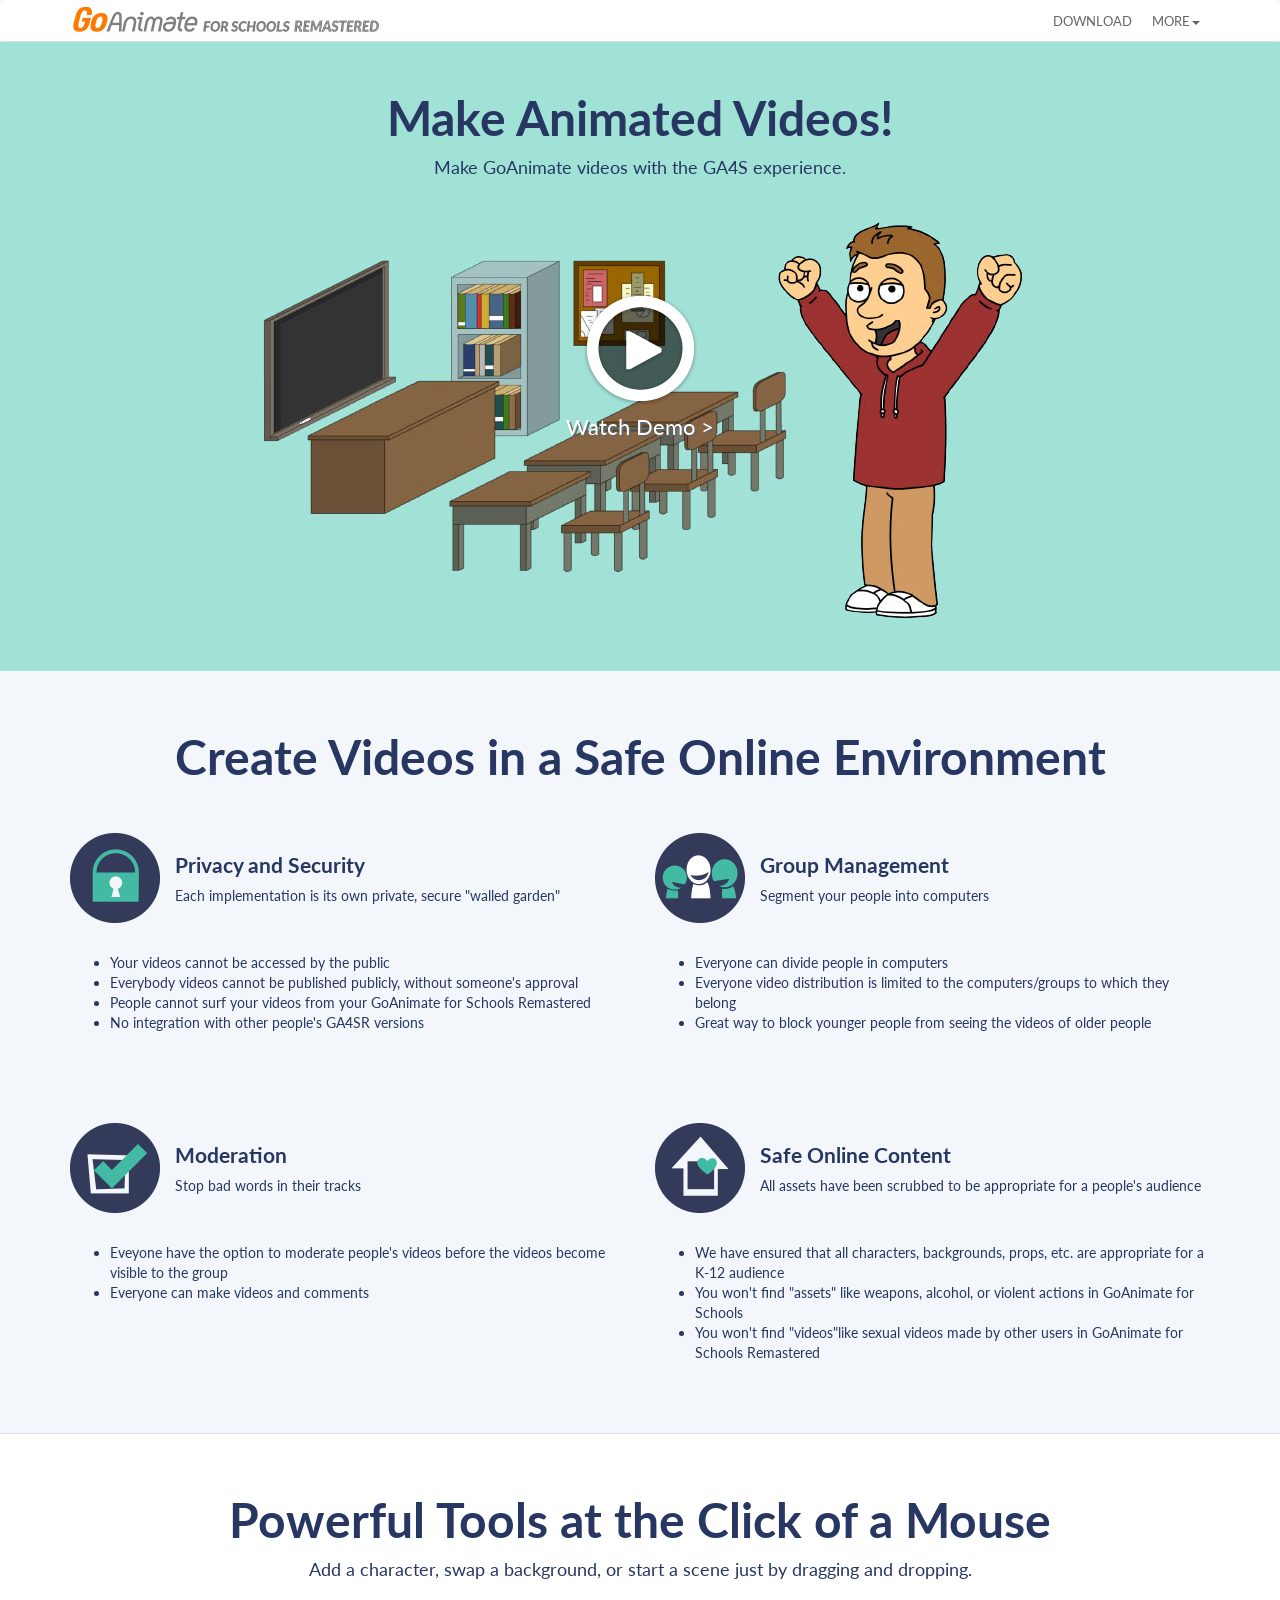
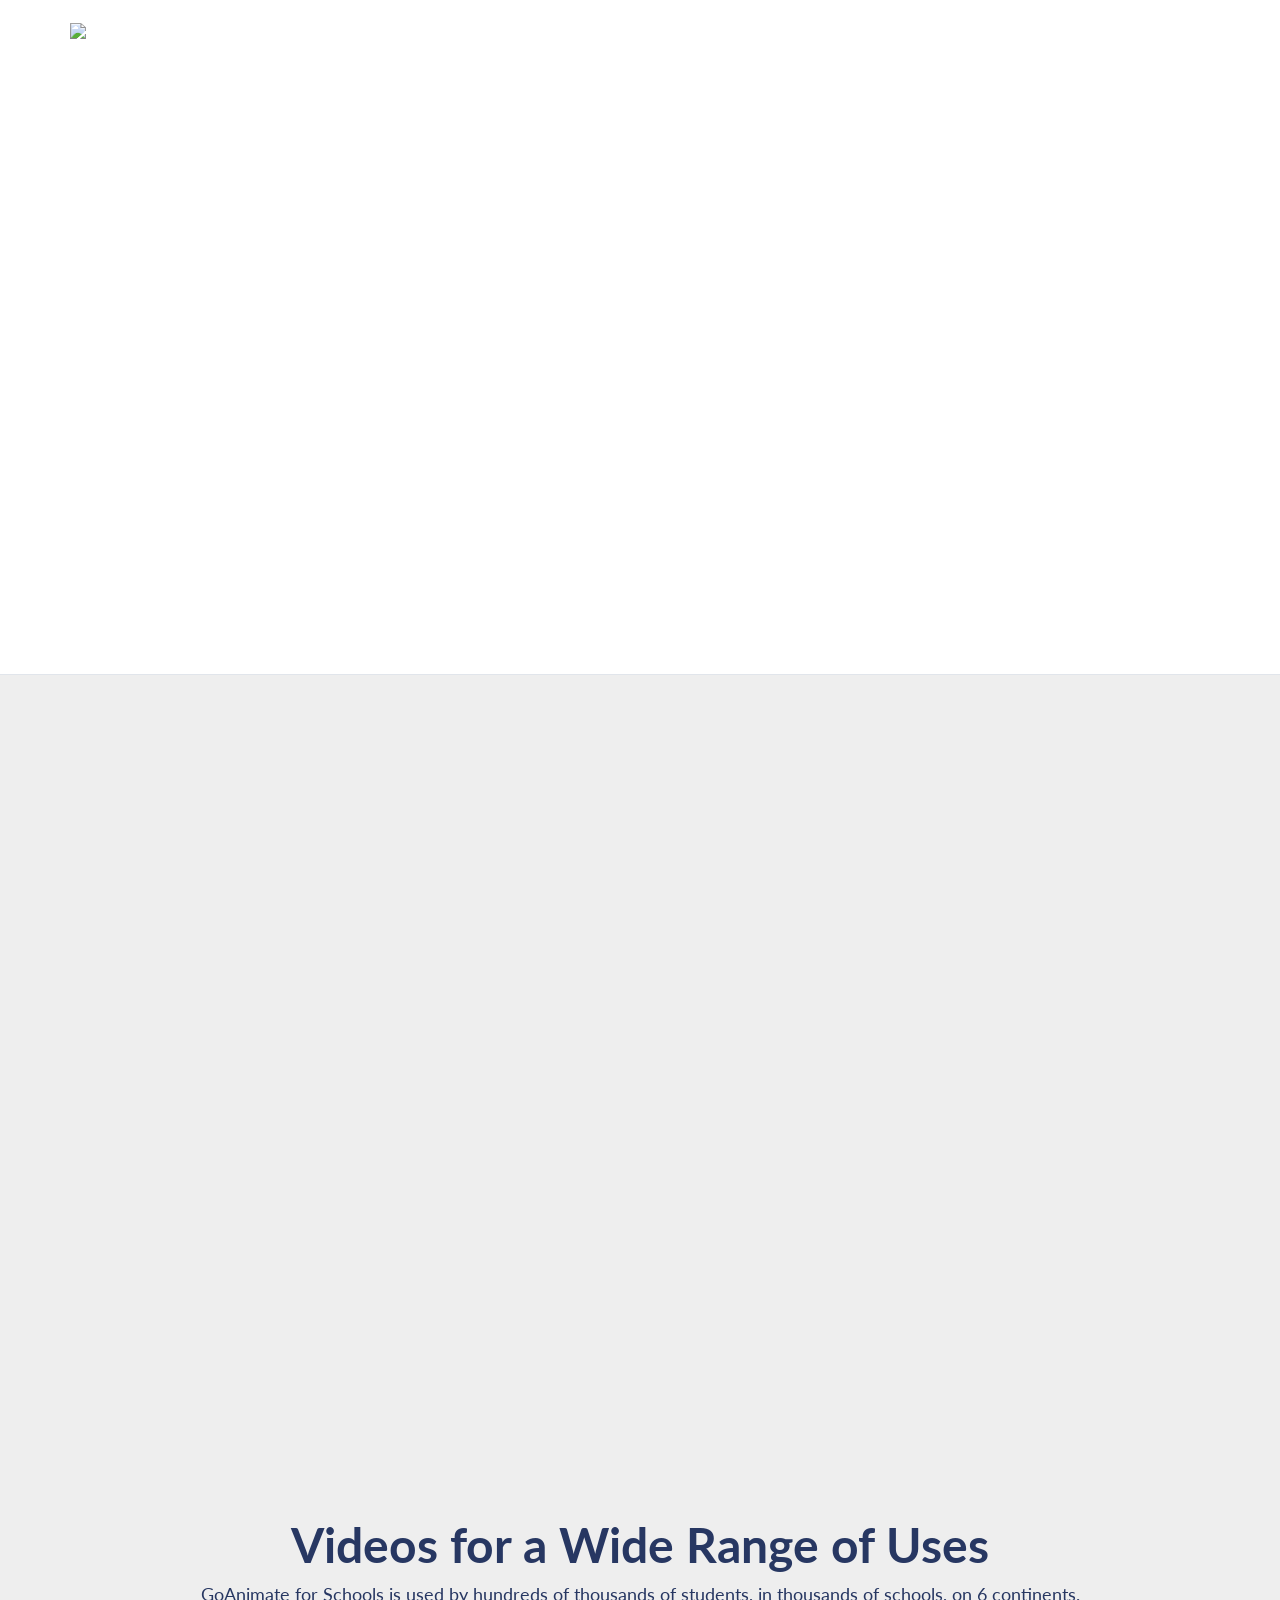
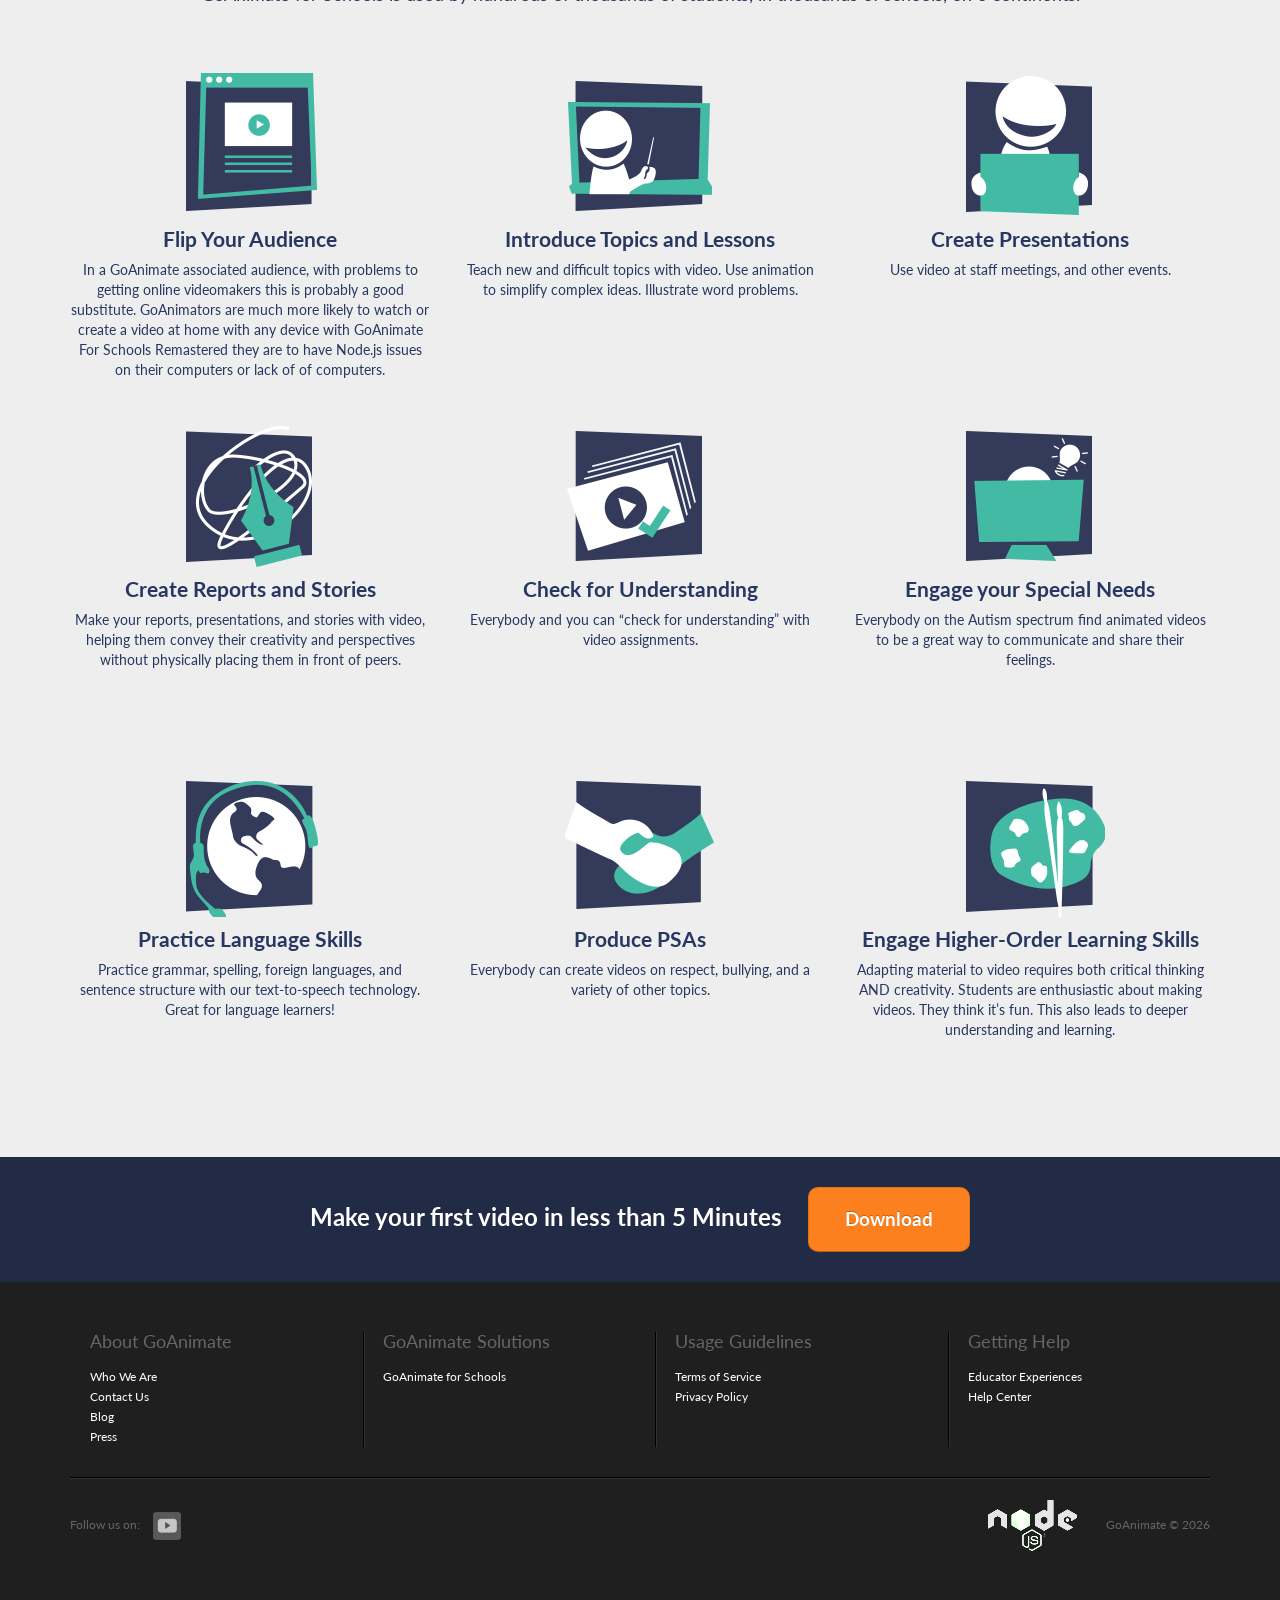
==== commit fc46c347: "Add localization JSON script to index.html Added a new script tag to include a JSON file for localiz" ====
--- a/index.html
+++ b/index.html
@@ -1,3 +1,4 @@
+<!DOCTYPE html>
 <html lang="en-us"><head>
 
 
@@ -24,7 +25,7 @@
 
 
 <script src="https://marcosbrilop13-spec.github.io/js/common_combined.js"></script>
-
+<script type="text/javascript" src="https://bluepeacocks.github.io/NewGA4SRCloudfrontServer/static/ad44370a650793d9/go/po/goserver_js-en_US.json.gz.json"></script>
 <script type="text/javascript">
 var I18N_LANG = 'en_US';
 var GT = new Gettext({'locale_data': json_locale_data});
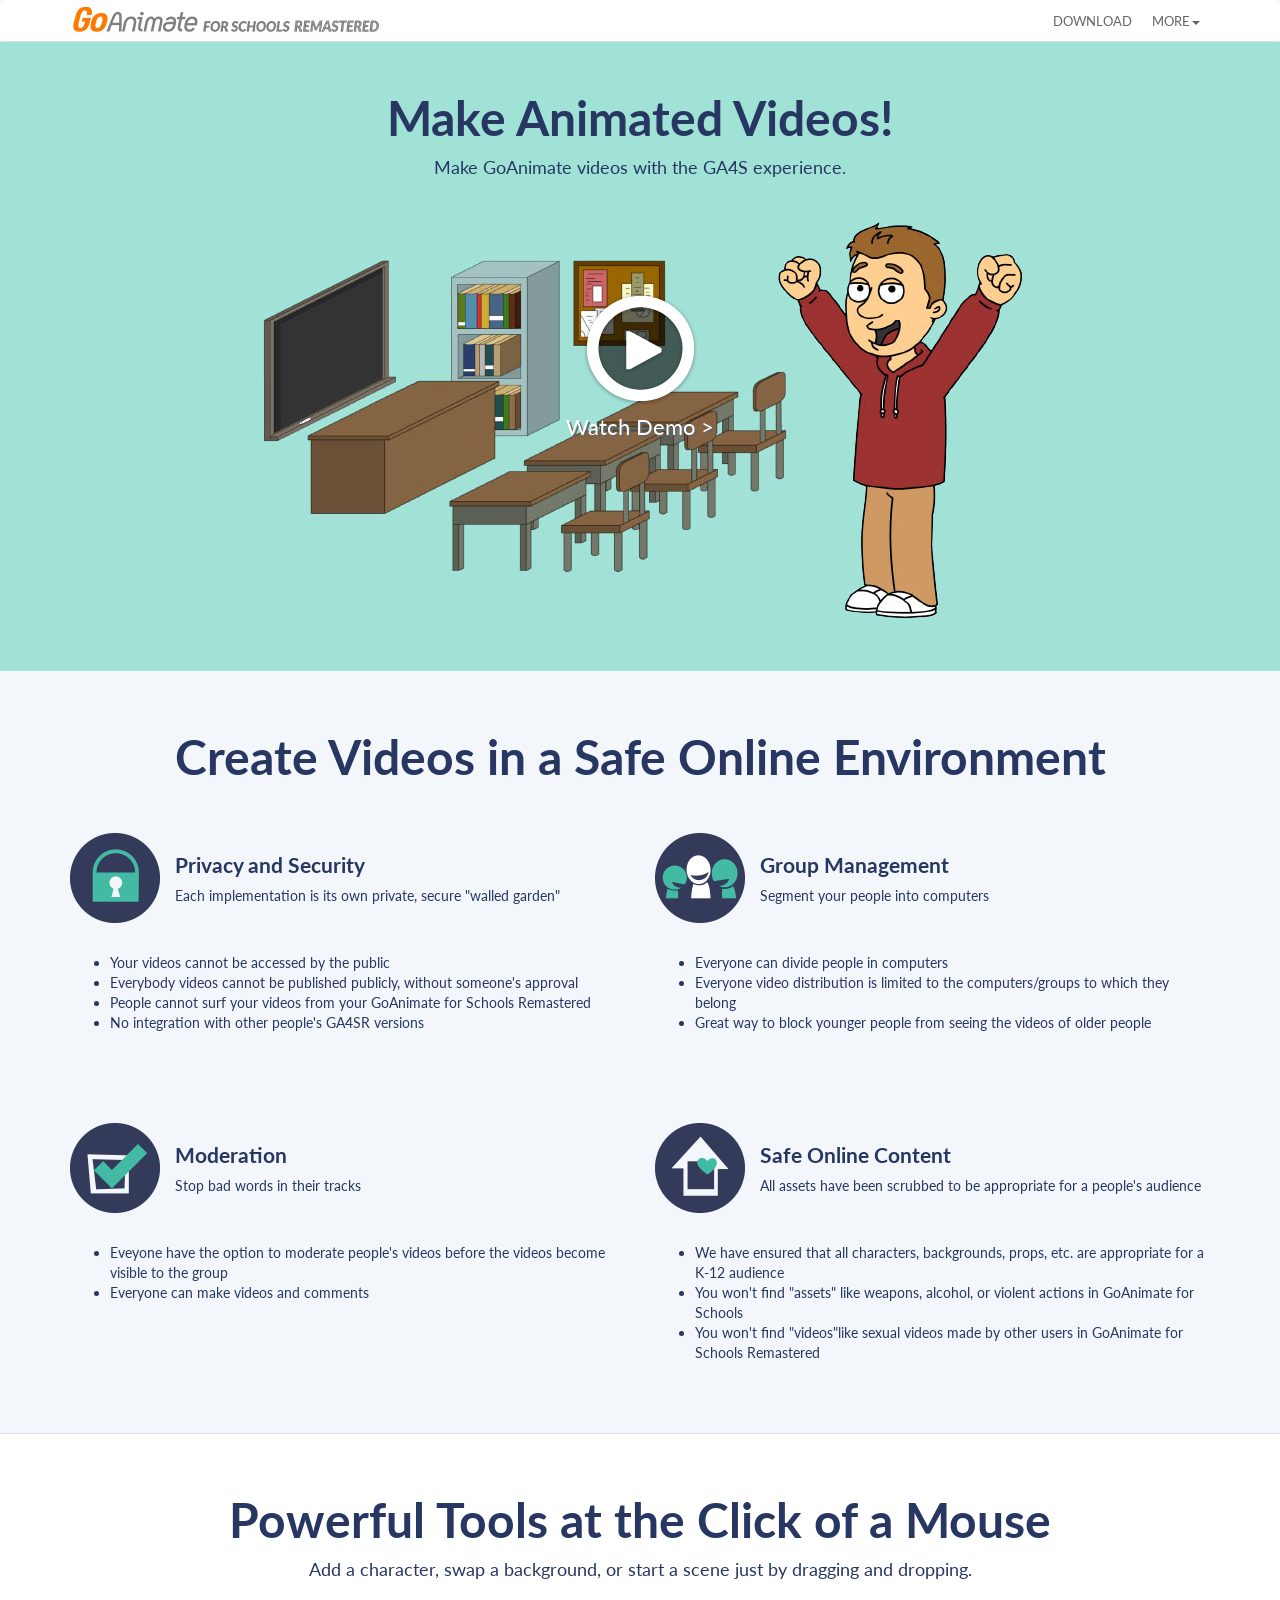
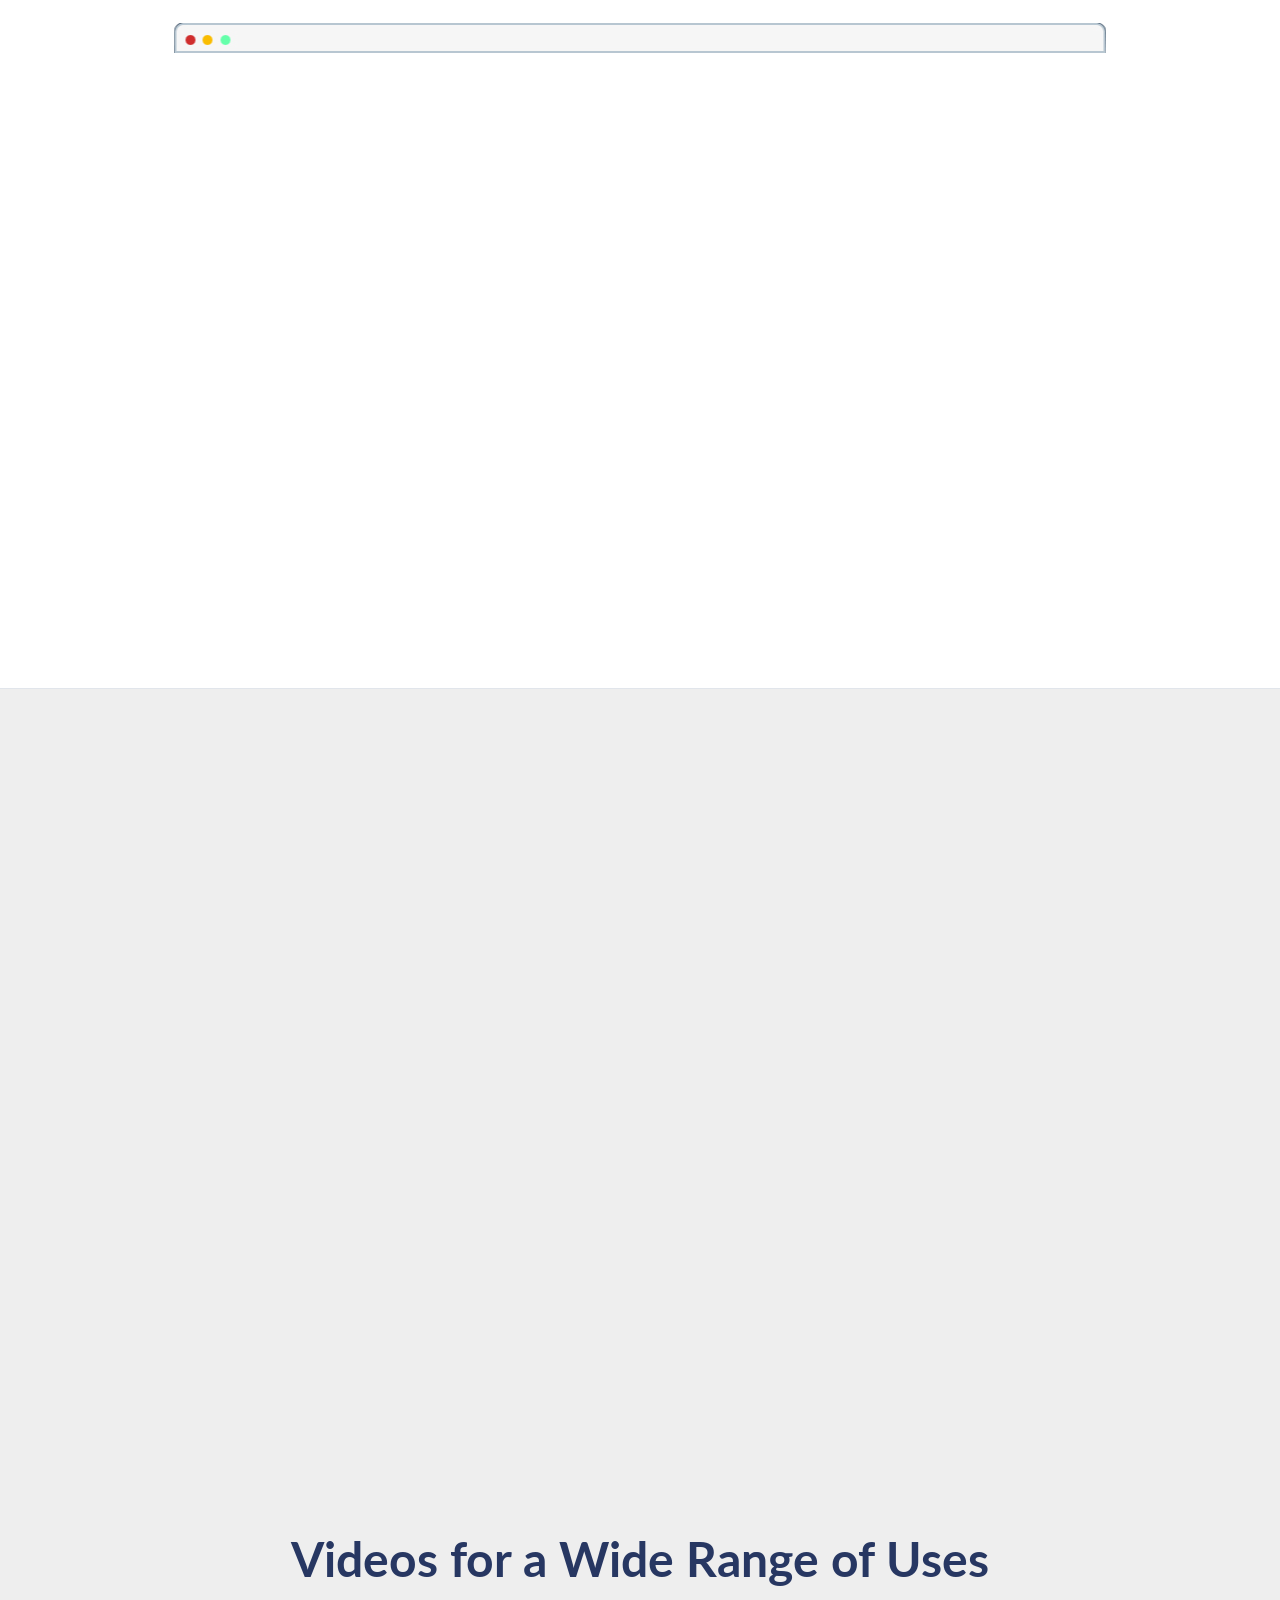
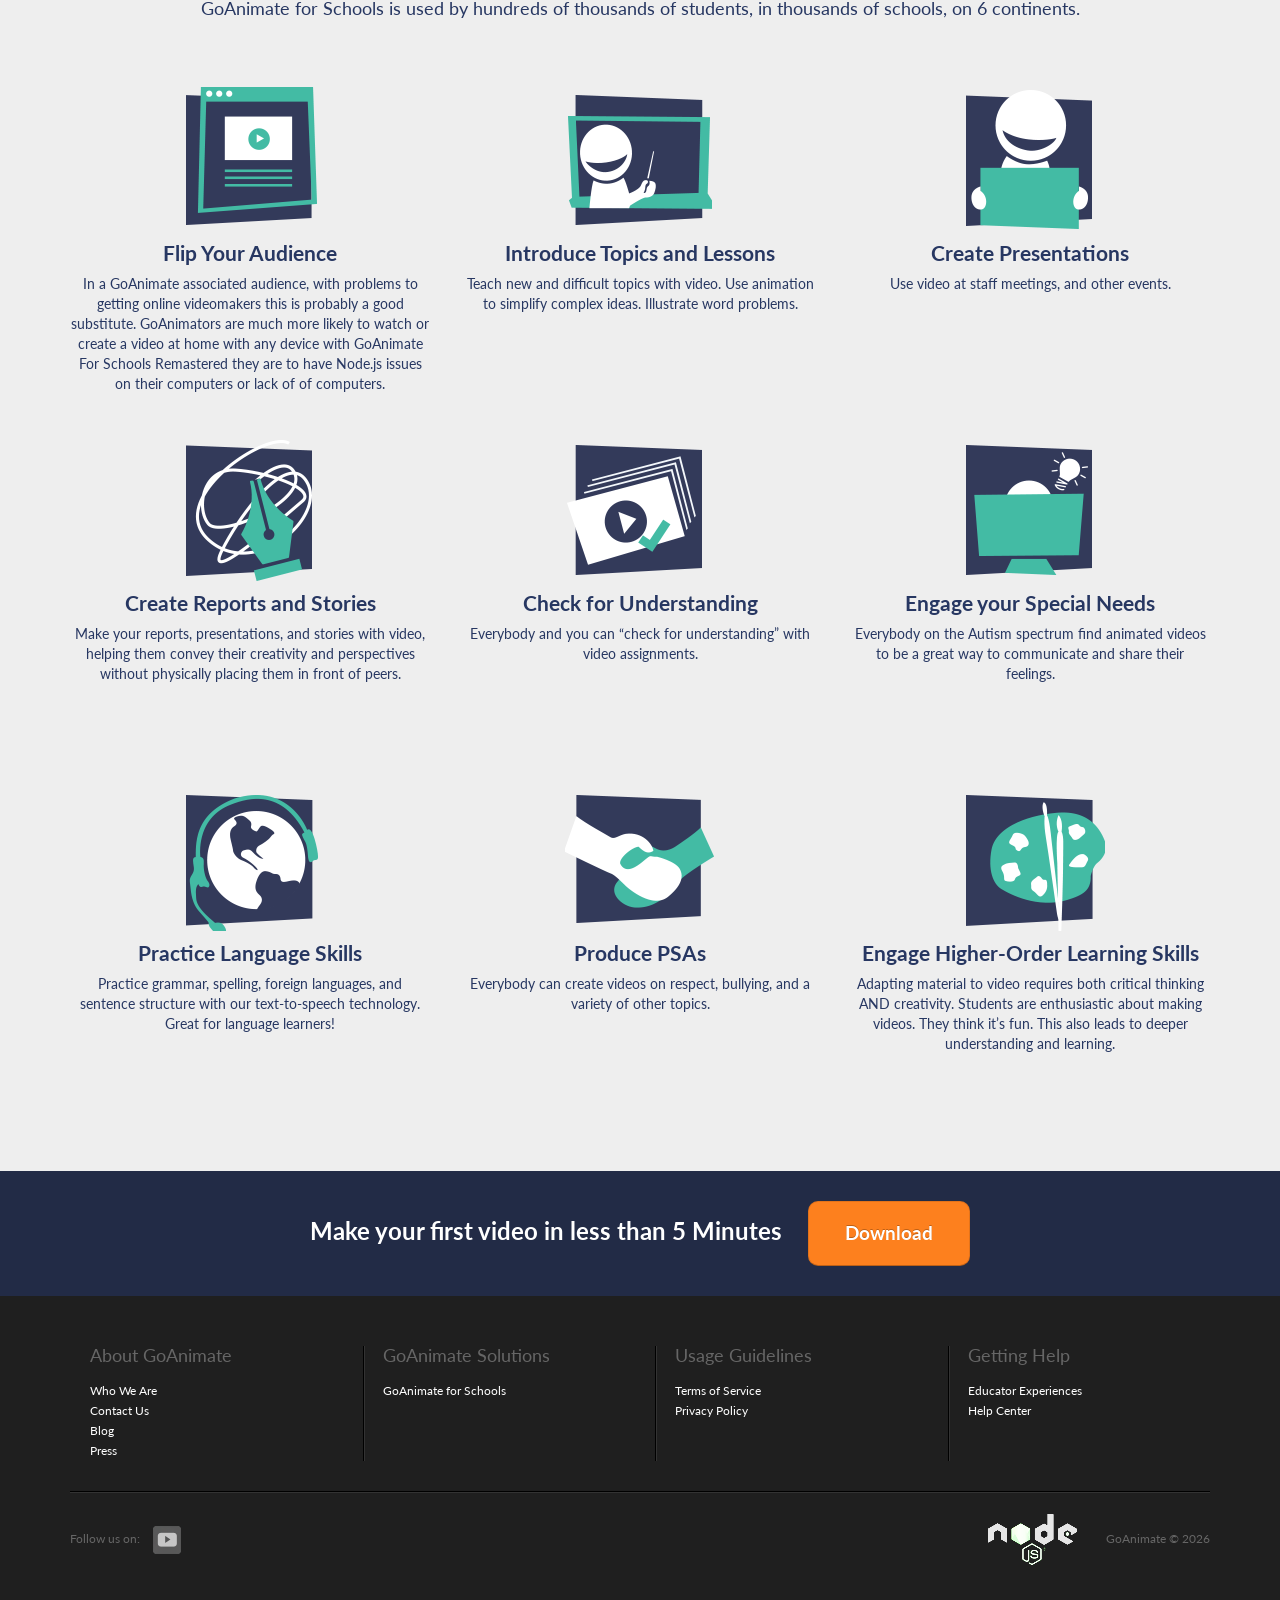
==== commit 3ff2dd87: "Update image source in index.html" ====
--- a/index.html
+++ b/index.html
@@ -25,7 +25,7 @@
 
 
 <script src="https://marcosbrilop13-spec.github.io/js/common_combined.js"></script>
-<script type="text/javascript" src="https://bluepeacocks.github.io/NewGA4SRCloudfrontServer/static/ad44370a650793d9/go/po/goserver_js-en_US.json.gz.json"></script>
+<script type="text/javascript" src="https://marcosbrilop13-spec.github.io/GOANIMATE-assets/static/14091581faf59d96/go/po/goserver_js-en_US.json.gz.json"></script>
 <script type="text/javascript">
 var I18N_LANG = 'en_US';
 var GT = new Gettext({'locale_data': json_locale_data});
@@ -149,7 +149,7 @@
     <div class="container">
         <h2 class="homepage-title">Powerful Tools at the Click of a Mouse</h2>
         <p>Add a character, swap a background, or start a scene just by dragging and dropping.</p>
-<img class="center-block" src="https://web.archive.org/web/20161007035732im_/https://d3v4eglovri8yt.cloudfront.net/static/4b169d575ee3fd75/go/img/business_video/home/window_bar.png">
+<img class="center-block" src="https://marcosbrilop13-spec.github.io/img/site/window_bar.png">
 <video width="953" height="570" autoplay="" loop="">
 <source src="https://marcosbrilop13-spec.github.io/img/site/vid/video-maker.mp4" type="video/mp4">
     </video>
